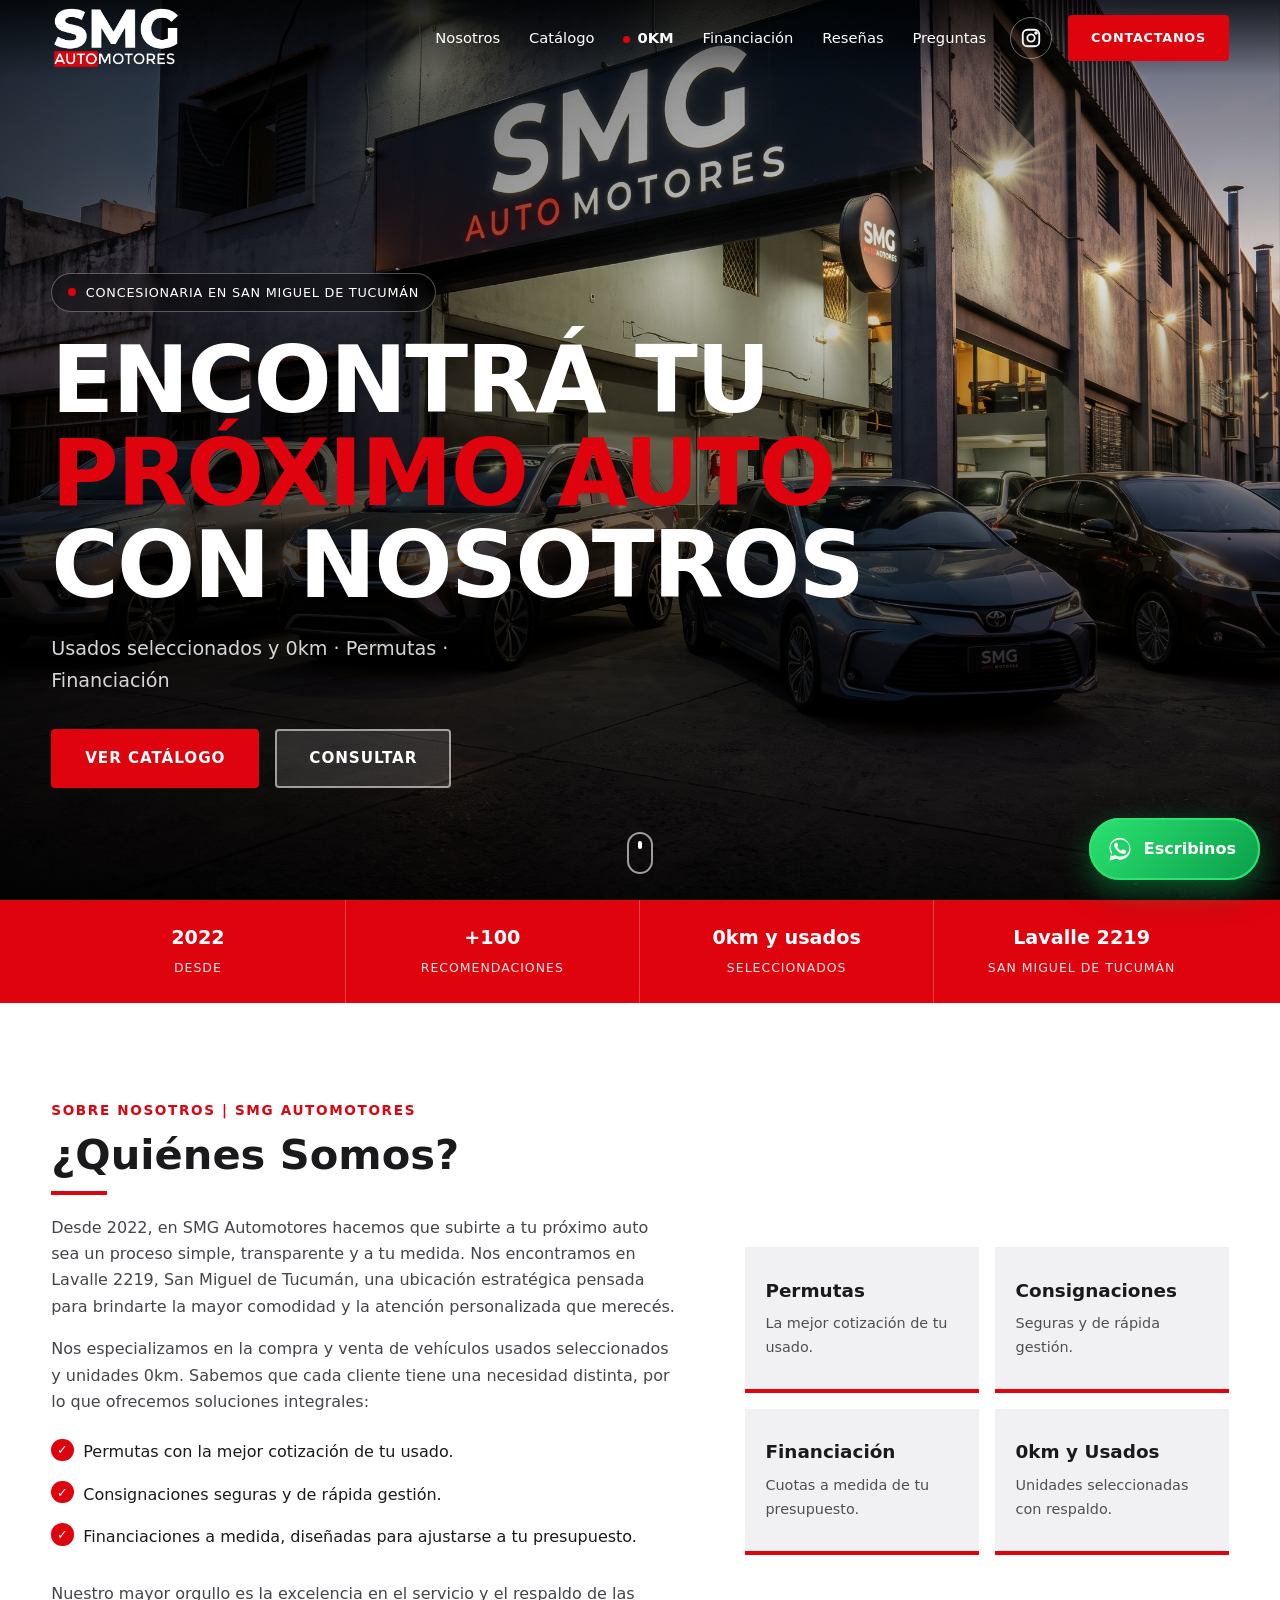
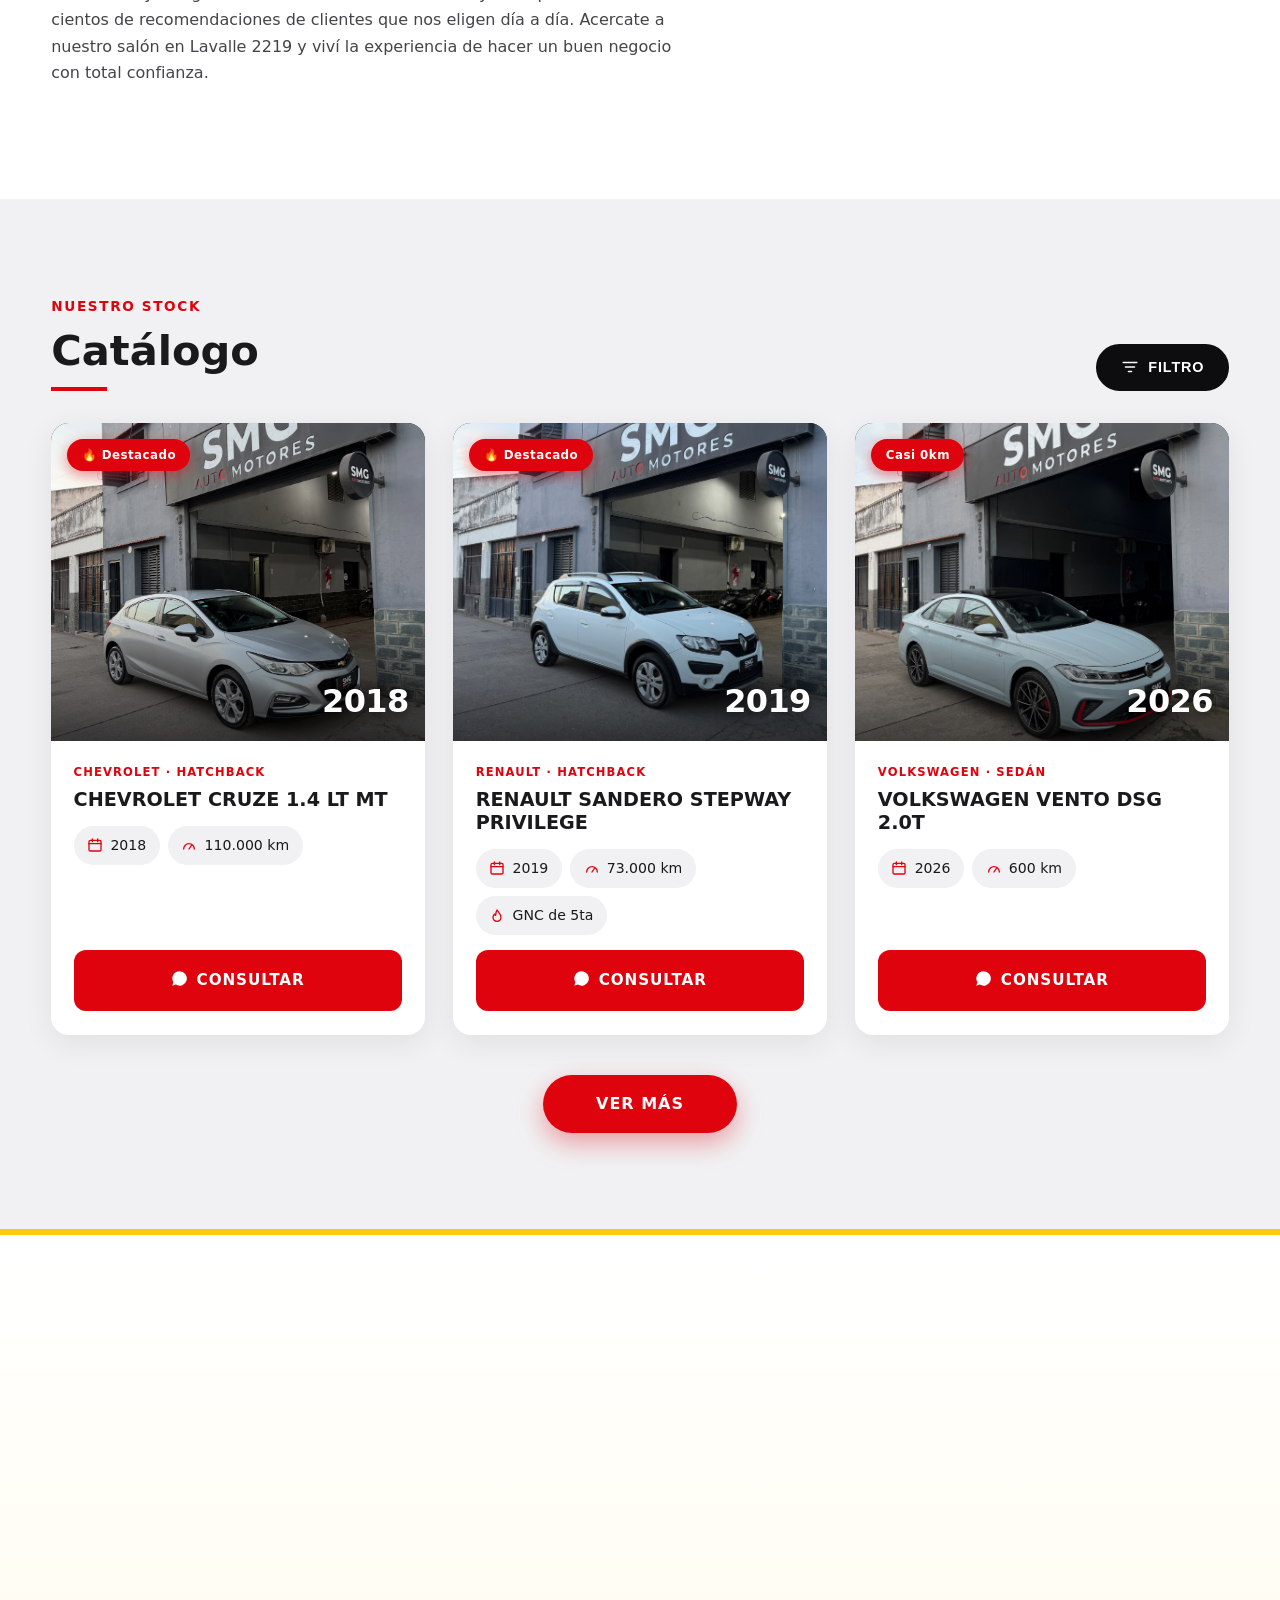
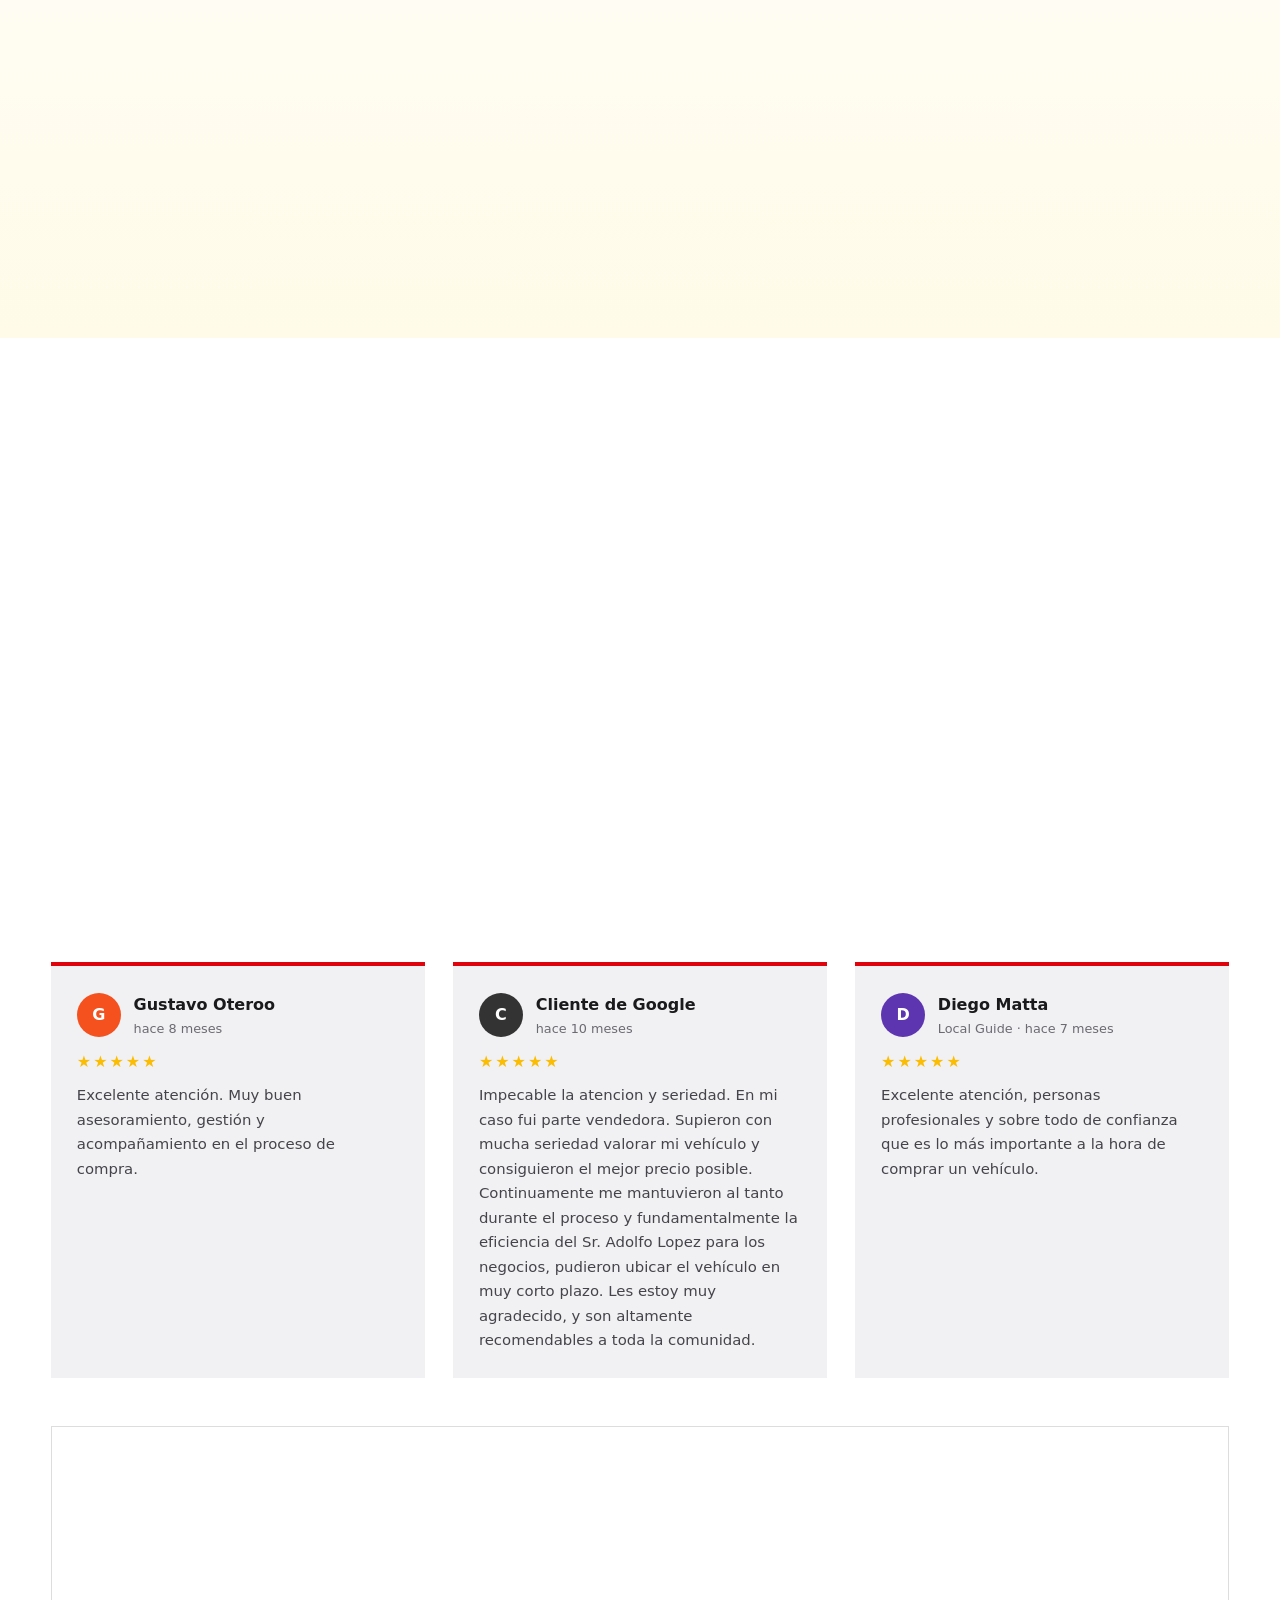
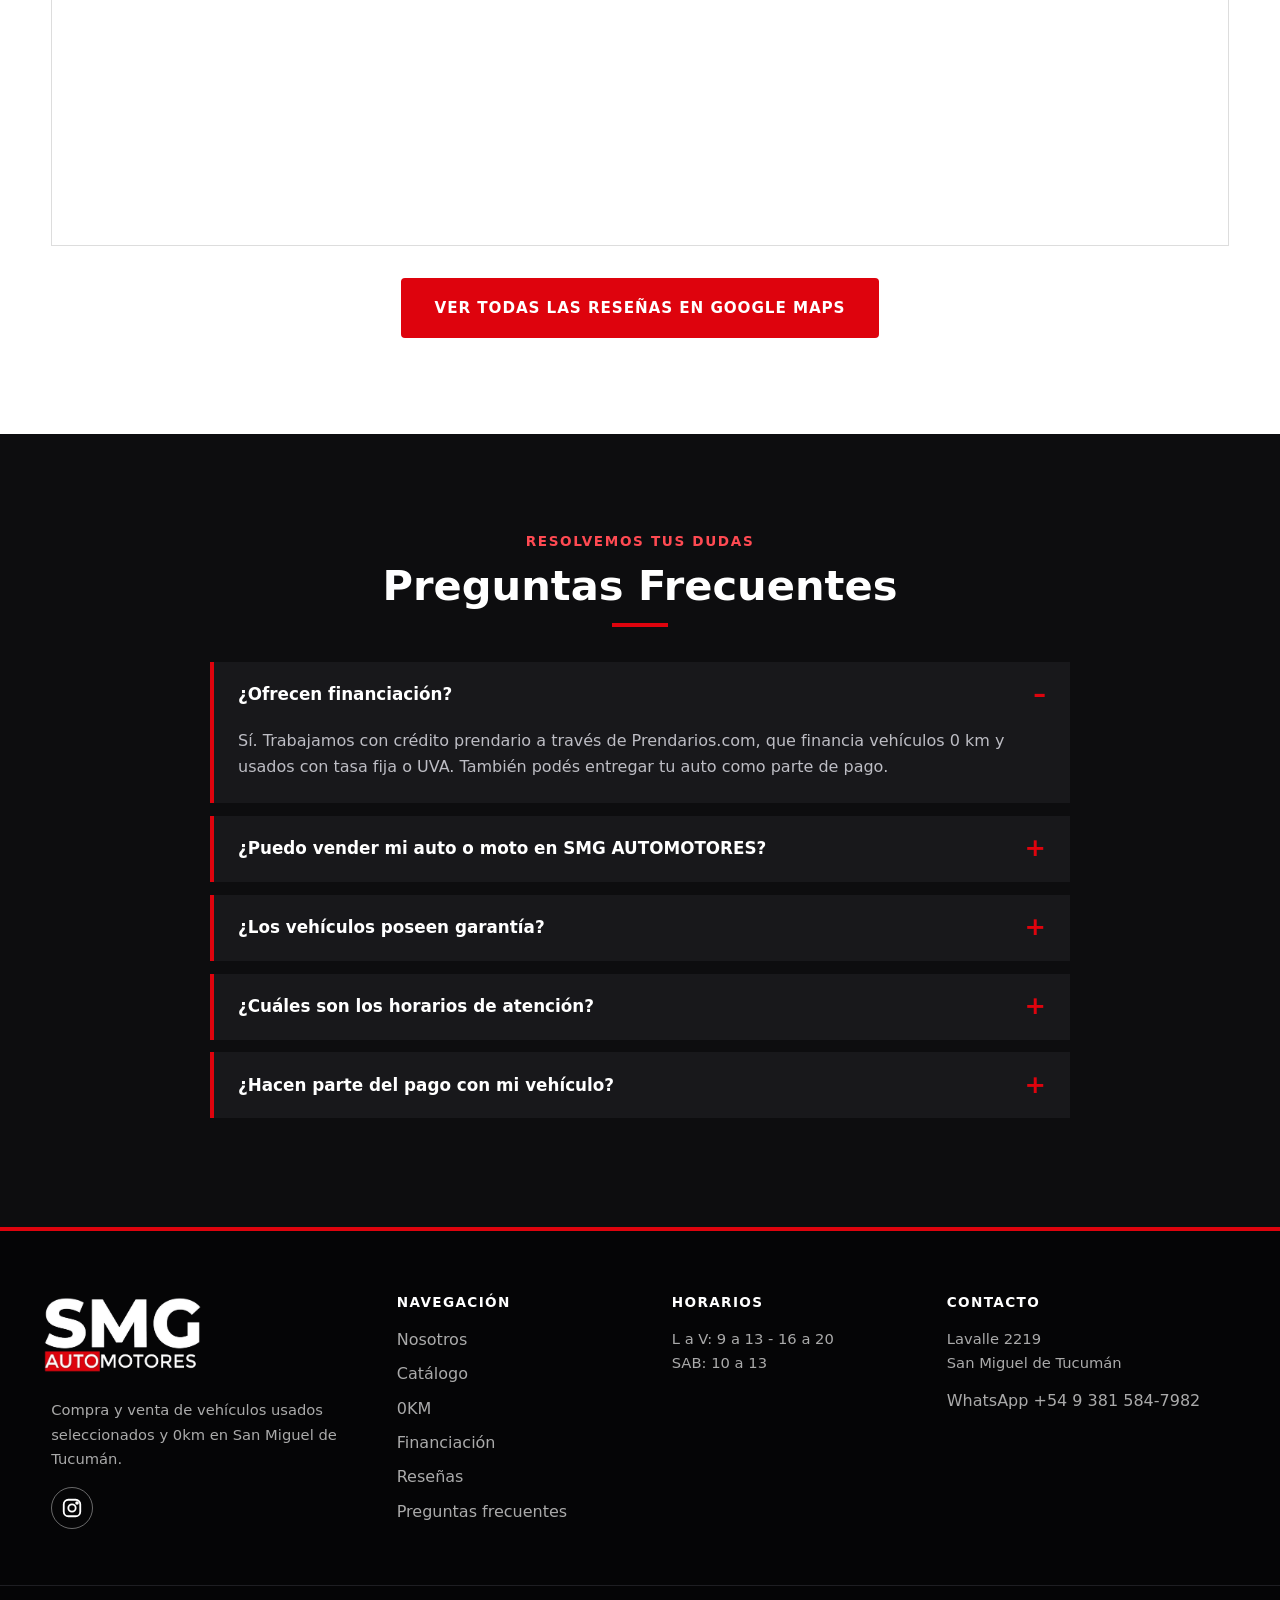
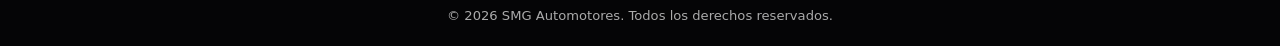
==== index.html @ 845413b9 "Sitio SMG Automotores" ====
<!DOCTYPE html>
<html lang="es">
<head>
<meta charset="UTF-8">
<meta name="viewport" content="width=device-width, initial-scale=1">
<title>SMG Automotores | Concesionaria en San Miguel de Tucumán</title>
<meta name="description" content="SMG Automotores: compra, venta, permutas, consignaciones y financiación de autos usados y 0km en Lavalle 2219, San Miguel de Tucumán.">
<link rel="preconnect" href="https://api.fontshare.com">
<link href="https://api.fontshare.com/v2/css?f[]=satoshi@300,400,500,700,900&display=swap" rel="stylesheet">
<link rel="stylesheet" href="styles.css">
</head>
<body>

<div class="loader" id="loader"><img src="LOGO.png" alt="SMG Automotores"><i class="loader__bar"></i></div>

<header class="header" id="top">
  <div class="container header__in">
    <a href="#top" class="brand"><img src="LOGO.png" alt="SMG Automotores"></a>
    <nav class="nav" id="nav">
      <a href="#nosotros">Nosotros</a>
      <a href="#catalogo">Catálogo</a>
      <a href="#" class="nav__0km" data-soon>0KM</a>
      <a href="#financiacion">Financiación</a>
      <a href="#reviews">Reseñas</a>
      <a href="#faq">Preguntas</a>
    </nav>
    <div class="header__right">
      <a class="ig" href="https://www.instagram.com/smg.automotores/" target="_blank" rel="noopener" aria-label="Instagram">
        <svg viewBox="0 0 24 24" width="22" height="22" fill="none" stroke="currentColor" stroke-width="2"><rect x="3" y="3" width="18" height="18" rx="5"/><circle cx="12" cy="12" r="4"/><circle cx="17.5" cy="6.5" r="1" fill="currentColor"/></svg>
      </a>
      <a class="btn btn--red btn--sm header__cta" href="https://wa.me/5493815847982" target="_blank" rel="noopener">Contactanos</a>
      <button class="burger" id="burger" aria-label="Menú"><span></span><span></span><span></span></button>
    </div>
  </div>
</header>

<section class="hero">
  <div class="hero__bg"></div>
  <div class="hero__overlay"></div>
  <div class="container hero__content">
    <span class="hero__pill"><i></i> Concesionaria en San Miguel de Tucumán</span>
    <h1><span class="l1">ENCONTRÁ TU</span> <span class="l2">PRÓXIMO AUTO</span> <span class="l3">CON NOSOTROS</span></h1>
    <p class="hero__sub">Usados seleccionados y 0km · Permutas · Financiación</p>
    <div class="hero__btns">
      <a href="#catalogo" class="btn btn--red">Ver catálogo</a>
      <a href="https://wa.me/5493815847982" target="_blank" rel="noopener" class="btn btn--glass">Consultar</a>
    </div>
  </div>
  <a href="#nosotros" class="scroll" aria-label="Bajar"><i></i></a>
</section>

<section class="strip">
  <div class="container strip__grid">
    <div><strong>2022</strong><span>Desde</span></div>
    <div><strong>+100</strong><span>Recomendaciones</span></div>
    <div><strong>0km y usados</strong><span>Seleccionados</span></div>
    <div><strong>Lavalle 2219</strong><span>San Miguel de Tucumán</span></div>
  </div>
</section>

<section class="about" id="nosotros">
  <div class="container about__grid">
    <div class="about__text">
      <span class="eyebrow">Sobre Nosotros | SMG Automotores</span>
      <h2>¿Quiénes Somos?<i class="line"></i></h2>
      <p>Desde 2022, en SMG Automotores hacemos que subirte a tu próximo auto sea un proceso simple, transparente y a tu medida. Nos encontramos en Lavalle 2219, San Miguel de Tucumán, una ubicación estratégica pensada para brindarte la mayor comodidad y la atención personalizada que merecés.</p>
      <p>Nos especializamos en la compra y venta de vehículos usados seleccionados y unidades 0km. Sabemos que cada cliente tiene una necesidad distinta, por lo que ofrecemos soluciones integrales:</p>
      <ul class="checks">
        <li>Permutas con la mejor cotización de tu usado.</li>
        <li>Consignaciones seguras y de rápida gestión.</li>
        <li>Financiaciones a medida, diseñadas para ajustarse a tu presupuesto.</li>
      </ul>
      <p>Nuestro mayor orgullo es la excelencia en el servicio y el respaldo de las cientos de recomendaciones de clientes que nos eligen día a día. Acercate a nuestro salón en Lavalle 2219 y viví la experiencia de hacer un buen negocio con total confianza.</p>
    </div>
    <div class="about__cards">
      <div class="card-s"><b>Permutas</b><p>La mejor cotización de tu usado.</p></div>
      <div class="card-s"><b>Consignaciones</b><p>Seguras y de rápida gestión.</p></div>
      <div class="card-s"><b>Financiación</b><p>Cuotas a medida de tu presupuesto.</p></div>
      <div class="card-s"><b>0km y Usados</b><p>Unidades seleccionadas con respaldo.</p></div>
    </div>
  </div>
</section>

<section class="catalog" id="catalogo">
  <div class="container">
    <div class="sec-head sec-head--row reveal">
      <div>
        <span class="eyebrow">Nuestro stock</span>
        <h2>Catálogo<i class="line"></i></h2>
      </div>
      <button class="filter-btn" id="filterBtn" aria-expanded="false" aria-controls="filterPanel">
        <svg viewBox="0 0 24 24" width="18" height="18" fill="none" stroke="currentColor" stroke-width="2.2" stroke-linecap="round"><path d="M3 6h18M6 12h12M10 18h4"/></svg>
        Filtro
        <em id="filterCount"></em>
      </button>
    </div>

    <div class="filter-panel" id="filterPanel">
      <div class="filter-panel__in">
        <button class="chip is-active" data-filter="all">Todos</button>
        <button class="chip" data-filter="sedan">Sedán</button>
        <button class="chip" data-filter="hatchback">Hatchback</button>
        <button class="chip" data-filter="suv">SUV</button>
        <button class="chip" data-filter="pickup">Pick-up / 4x4</button>
        <button class="chip" data-filter="utilitario">Utilitarios</button>
      </div>
    </div>

    <div class="grid grid--cars" id="cars">
      <article class="car reveal" data-cat="hatchback">
        <div class="car__img">
          <img src="CATALOGO/cat1.jpg" alt="Chevrolet Cruze 1.4 LT MT" loading="lazy">
          <span class="tag">🔥 Destacado</span>
          <span class="year">2018</span>
        </div>
        <div class="car__body">
          <small class="car__type">Chevrolet · Hatchback</small>
          <h3>CHEVROLET CRUZE 1.4 LT MT</h3>
          <ul class="chips">
            <li><svg viewBox="0 0 24 24"><rect x="3" y="5" width="18" height="16" rx="2"/><path d="M3 10h18M8 3v4M16 3v4"/></svg>2018</li>
            <li><svg viewBox="0 0 24 24"><path d="M4 18a8 8 0 1116 0"/><path d="M12 18l4-6"/></svg>110.000 km</li>
          </ul>
          <a class="btn btn--red btn--block btn--wa" target="_blank" rel="noopener" href="https://wa.me/5493815847982?text=Hola%20SMG%20Automotores%2C%20quiero%20consultar%20por%20el%20Chevrolet%20Cruze%201.4%20LT%20MT">Consultar</a>
        </div>
      </article>

      <article class="car reveal" data-cat="hatchback">
        <div class="car__img">
          <img src="CATALOGO/cat2.jpg" alt="Renault Sandero Stepway Privilege" loading="lazy">
          <span class="tag">🔥 Destacado</span>
          <span class="year">2019</span>
        </div>
        <div class="car__body">
          <small class="car__type">Renault · Hatchback</small>
          <h3>RENAULT SANDERO STEPWAY PRIVILEGE</h3>
          <ul class="chips">
            <li><svg viewBox="0 0 24 24"><rect x="3" y="5" width="18" height="16" rx="2"/><path d="M3 10h18M8 3v4M16 3v4"/></svg>2019</li>
            <li><svg viewBox="0 0 24 24"><path d="M4 18a8 8 0 1116 0"/><path d="M12 18l4-6"/></svg>73.000 km</li>
            <li><svg viewBox="0 0 24 24"><path d="M12 3c3 4 6 6.500 6 11a6 6 0 01-12 0c0-2 1-3.500 2-5 .5 1.500 1.500 2 2 2 0-3 0-5 2-8z"/></svg>GNC de 5ta</li>
          </ul>
          <a class="btn btn--red btn--block btn--wa" target="_blank" rel="noopener" href="https://wa.me/5493815847982?text=Hola%20SMG%20Automotores%2C%20quiero%20consultar%20por%20el%20Renault%20Sandero%20Stepway%20Privilege">Consultar</a>
        </div>
      </article>

      <article class="car reveal" data-cat="sedan">
        <div class="car__img">
          <img src="CATALOGO/cat3.jpeg" alt="Volkswagen Vento DSG 2.0T" loading="lazy">
          <span class="tag">Casi 0km</span>
          <span class="year">2026</span>
        </div>
        <div class="car__body">
          <small class="car__type">Volkswagen · Sedán</small>
          <h3>VOLKSWAGEN VENTO DSG 2.0T</h3>
          <ul class="chips">
            <li><svg viewBox="0 0 24 24"><rect x="3" y="5" width="18" height="16" rx="2"/><path d="M3 10h18M8 3v4M16 3v4"/></svg>2026</li>
            <li><svg viewBox="0 0 24 24"><path d="M4 18a8 8 0 1116 0"/><path d="M12 18l4-6"/></svg>600 km</li>
          </ul>
          <a class="btn btn--red btn--block btn--wa" target="_blank" rel="noopener" href="https://wa.me/5493815847982?text=Hola%20SMG%20Automotores%2C%20quiero%20consultar%20por%20el%20Volkswagen%20Vento%20DSG%202.0T">Consultar</a>
        </div>
      </article>
    </div>
    <div class="more"><button class="btn btn--red btn--more" id="moreBtn">Ver más</button></div>
    <p class="empty" id="empty">No hay unidades en esta categoría por el momento. <a href="https://wa.me/5493815847982" target="_blank" rel="noopener">Consultanos por WhatsApp</a>.</p>
  </div>
</section>

<section class="finance" id="financiacion">
  <div class="container finance__grid">
    <div class="finance__img"><img src="BANNER PRENDARIOS.jpg" alt="Prendarios.com - Financiamos usados y 0km" loading="lazy"></div>
    <div class="finance__text">
      <img class="finance__logo" src="LOGO PRENDARIOS.png" alt="Prendarios.com">
      <span class="eyebrow eyebrow--green">Financiación a tu medida</span>
      <h2>Financiá tu próximo vehículo en simples pasos<i class="line line--green"></i></h2>
      <p>Trabajamos junto a Prendarios.com para ofrecerte las mejores líneas de créditos prendarios del mercado. Simulá tu préstamo online para unidades 0km o usadas y descubrí la cuota que mejor se adapta a tu bolsillo, con gestión rápida y respaldo bancario.</p>
      <a class="btn btn--green" href="https://www.prendarios.com" target="_blank" rel="noopener">Consultar</a>
    </div>
  </div>
</section>

<section class="reviews" id="reviews">
  <div class="container">
    <div class="sec-head sec-head--center">
      <span class="eyebrow">Opiniones en Google</span>
      <h2>Lo que dicen nuestros clientes<i class="line"></i></h2>
    </div>
    <div class="grid grid--rev">
      <blockquote class="rev"><div class="rev__top"><span class="av" style="background:#f06a0a">O</span><div><b>oscar vega gonzalez</b><small>hace 2 meses</small></div></div><div class="stars">★★★★★</div><p>Una calidad muy buena del vehículo adquirido a la empresa, con una atención realmente excelente, nos asesoraron con los mucha paciencia y estuvieron pendiente en cada detalle para q todo saliera de la mejor manera. Nos llevamos no solo un auto sino una gran experiencia. (Sin duda volveríamos a elegirlos y a recomendarlos) Simplemente gracias.</p></blockquote>
      <blockquote class="rev"><div class="rev__top"><span class="av" style="background:#0f8a78">A</span><div><b>Alejandro David Martin Morales</b><small>hace 7 meses</small></div></div><div class="stars">★★★★★</div><p>Santiago, Adolfo, y su grupo un verdadero lujo!. Así da gusto hacer negocio!, muy serios y responsables. Gracias por la experiencia recibida!</p></blockquote>
      <blockquote class="rev"><div class="rev__top"><span class="av" style="background:#c2185b">A</span><div><b>Alejandra Olmos</b><small>hace un año</small></div></div><div class="stars">★★★★★</div><p>Muy recomendable .. y confiable estoy muy satisfecha xq fueron de palabra .. muy amable el trato de los empleados .. !</p></blockquote>
      <blockquote class="rev"><div class="rev__top"><span class="av" style="background:#f4511e">G</span><div><b>Gustavo Oteroo</b><small>hace 8 meses</small></div></div><div class="stars">★★★★★</div><p>Excelente atención. Muy buen asesoramiento, gestión y acompañamiento en el proceso de compra.</p></blockquote>
      <blockquote class="rev"><div class="rev__top"><span class="av" style="background:#333">C</span><div><b>Cliente de Google</b><small>hace 10 meses</small></div></div><div class="stars">★★★★★</div><p>Impecable la atencion y seriedad. En mi caso fui parte vendedora. Supieron con mucha seriedad valorar mi vehículo y consiguieron el mejor precio posible. Continuamente me mantuvieron al tanto durante el proceso y fundamentalmente la eficiencia del Sr. Adolfo Lopez para los negocios, pudieron ubicar el vehículo en muy corto plazo. Les estoy muy agradecido, y son altamente recomendables a toda la comunidad.</p></blockquote>
      <blockquote class="rev"><div class="rev__top"><span class="av" style="background:#5e35b1">D</span><div><b>Diego Matta</b><small>Local Guide · hace 7 meses</small></div></div><div class="stars">★★★★★</div><p>Excelente atención, personas profesionales y sobre todo de confianza que es lo más importante a la hora de comprar un vehículo.</p></blockquote>
    </div>
    <div class="map">
      <iframe title="SMG Automotores en Google Maps" loading="lazy" referrerpolicy="no-referrer-when-downgrade" src="https://www.google.com/maps?q=SMG+Automotores+Lavalle+2219+San+Miguel+de+Tucum%C3%A1n&output=embed"></iframe>
    </div>
    <div class="center"><a class="btn btn--red" href="https://maps.app.goo.gl/8EAmbVWKZqyZtVh58" target="_blank" rel="noopener">Ver todas las reseñas en Google Maps</a></div>
  </div>
</section>

<section class="faq" id="faq">
  <div class="container faq__in">
    <div class="sec-head sec-head--center">
      <span class="eyebrow eyebrow--light">Resolvemos tus dudas</span>
      <h2>Preguntas Frecuentes<i class="line"></i></h2>
    </div>
    <details class="qa" open><summary>¿Ofrecen financiación?</summary><p>Sí. Trabajamos con crédito prendario a través de Prendarios.com, que financia vehículos 0 km y usados con tasa fija o UVA. También podés entregar tu auto como parte de pago.</p></details>
    <details class="qa"><summary>¿Puedo vender mi auto o moto en SMG AUTOMOTORES?</summary><p>¡Sí! Compramos autos y motos usados. Te tasamos el vehículo de forma profesional y transparente para que recibas el mejor precio del mercado.</p></details>
    <details class="qa"><summary>¿Los vehículos poseen garantía?</summary><p>Sí. Todos los vehículos de nuestro catálogo son seleccionados con garantía de procedencia. Nos aseguramos de que cada unidad esté en óptimas condiciones antes de ofrecerla.</p></details>
    <details class="qa"><summary>¿Cuáles son los horarios de atención?</summary><p>Atendemos de lunes a viernes de 9 a 13 y de 16 a 20, y los sábados de 10 a 13. También podés contactarnos por WhatsApp en cualquier momento.</p></details>
    <details class="qa"><summary>¿Hacen parte del pago con mi vehículo?</summary><p>Sí. Aceptamos tu vehículo como parte de pago, sujeto a tasación previa. Consultanos el valor de tu auto o moto por WhatsApp y te respondemos a la brevedad.</p></details>
  </div>
</section>

<footer class="footer">
  <div class="container footer__grid">
    <div>
      <img class="footer__logo" src="LOGO.png" alt="SMG Automotores">
      <p>Compra y venta de vehículos usados seleccionados y 0km en San Miguel de Tucumán.</p>
      <a class="ig ig--footer" href="https://www.instagram.com/smg.automotores/" target="_blank" rel="noopener" aria-label="Instagram">
        <svg viewBox="0 0 24 24" width="22" height="22" fill="none" stroke="currentColor" stroke-width="2"><rect x="3" y="3" width="18" height="18" rx="5"/><circle cx="12" cy="12" r="4"/><circle cx="17.5" cy="6.5" r="1" fill="currentColor"/></svg>
      </a>
    </div>
    <div>
      <h4>Navegación</h4>
      <a href="#nosotros">Nosotros</a><a href="#catalogo">Catálogo</a><a href="#" data-soon>0KM</a><a href="#financiacion">Financiación</a><a href="#reviews">Reseñas</a><a href="#faq">Preguntas frecuentes</a>
    </div>
    <div>
      <h4>Horarios</h4>
      <p>L a V: 9 a 13 - 16 a 20<br>SAB: 10 a 13</p>
    </div>
    <div>
      <h4>Contacto</h4>
      <p>Lavalle 2219<br>San Miguel de Tucumán</p>
      <a href="https://wa.me/5493815847982" target="_blank" rel="noopener">WhatsApp +54 9 381 584-7982</a>
    </div>
  </div>
  <div class="footer__copy"><div class="container">© 2026 SMG Automotores. Todos los derechos reservados.</div></div>
</footer>

<a class="wa-float" href="https://wa.me/5493815847982" target="_blank" rel="noopener" aria-label="Escribinos por WhatsApp">
  <span class="wa-float__ring"></span>
  <svg viewBox="0 0 32 32" width="28" height="28" fill="#fff"><path d="M16 3C9.4 3 4 8.3 4 14.9c0 2.3.7 4.5 1.9 6.3L4 29l8-2.1c1.7.9 3.9 1.4 4 1.4 6.6 0 12-5.3 12-11.9S22.600 3 16 3zm0 21.700c-1.900 0-3.700-.5-5.200-1.500l-.4-.2-4.700 1.200 1.300-4.600-.3-.5c-1-1.600-1.500-3.400-1.500-5.200C5.200 9.600 10 5.200 16 5.200s10.800 4.400 10.800 9.900S22 24.700 16 24.700zm5.900-7.400c-.3-.2-1.900-.9-2.200-1-.3-.1-.5-.2-.7.2-.2.300-.8 1-1 1.200-.2.200-.4.200-.7.100-.3-.2-1.400-.5-2.600-1.600-1-.9-1.600-1.900-1.800-2.200-.2-.3 0-.5.100-.7l.5-.6c.2-.2.200-.3.300-.5.100-.2.100-.4 0-.6-.1-.2-.7-1.700-1-2.300-.3-.6-.5-.5-.7-.5h-.6c-.2 0-.6.100-.9.400-.3.300-1.200 1.100-1.200 2.800s1.200 3.200 1.400 3.500c.2.200 2.400 3.700 5.800 5.100 3.400 1.400 3.400.9 4 .9.6-.1 1.900-.8 2.200-1.500.3-.7.300-1.400.2-1.500-.1-.2-.3-.2-.6-.4z"/></svg>
  <span class="wa-float__txt">Escribinos</span>
</a>

<div class="toast" id="toast">Sección 0KM · Próximamente</div>

<script>
  /* Loader */
  const hideLoader=()=>document.getElementById('loader').classList.add('done');
  window.addEventListener('load',()=>setTimeout(hideLoader,1300));
  setTimeout(hideLoader,4000);

  /* Menú móvil */
  const b=document.getElementById('burger'),n=document.getElementById('nav');
  b.addEventListener('click',()=>{n.classList.toggle('open');b.classList.toggle('on')});
  n.querySelectorAll('a').forEach(a=>a.addEventListener('click',()=>{n.classList.remove('open');b.classList.remove('on')}));

  /* Header al hacer scroll */
  const hd=document.querySelector('.header');
  const onScroll=()=>hd.classList.toggle('scrolled',scrollY>30);
  onScroll();addEventListener('scroll',onScroll,{passive:true});

  /* 0KM (pendiente) */
  const toast=document.getElementById('toast');let tt;
  document.querySelectorAll('[data-soon]').forEach(a=>a.addEventListener('click',e=>{
    e.preventDefault();toast.classList.add('show');clearTimeout(tt);tt=setTimeout(()=>toast.classList.remove('show'),2200);
  }));

  /* Filtro de catálogo */
  const fb=document.getElementById('filterBtn'),fp=document.getElementById('filterPanel'),fc=document.getElementById('filterCount');
  fb.addEventListener('click',()=>{const o=fp.classList.toggle('open');fb.classList.toggle('on',o);fb.setAttribute('aria-expanded',o)});
  const cars=[...document.querySelectorAll('#cars .car')],empty=document.getElementById('empty'),moreBtn=document.getElementById('moreBtn');
  const STEP=6;let shown=STEP,curF='all';
  function render(anim){
    let v=0,m=0;
    cars.forEach(car=>{
      const match=curF==='all'||car.dataset.cat===curF;
      let show=false;
      if(match){m++;if(v<shown){show=true;v++}}
      const was=!car.classList.contains('hide');
      car.classList.toggle('hide',!show);
      if(show&&(anim||!was)){car.classList.remove('in');void car.offsetWidth;car.classList.add('in')}
    });
    empty.classList.toggle('show',m===0);
    return m>v;
  }
  /* Ver más: muestra las siguientes unidades del catálogo */
  moreBtn.addEventListener('click',()=>{
    if(render(false)){shown+=STEP;render(false)}
    else{toast.textContent='Pronto sumaremos más unidades';toast.classList.add('show');clearTimeout(tt);tt=setTimeout(()=>toast.classList.remove('show'),2200)}
  });
  fp.querySelectorAll('.chip').forEach(c=>c.addEventListener('click',()=>{
    fp.querySelectorAll('.chip').forEach(x=>x.classList.remove('is-active'));c.classList.add('is-active');
    curF=c.dataset.filter;shown=STEP;render(true);
    fc.textContent=curF==='all'?'':'1';fb.classList.toggle('has',curF!=='all');
  }));
  render(false);
  /* Animaciones al hacer scroll */
  const io=new IntersectionObserver(es=>es.forEach(e=>{if(e.isIntersecting){e.target.classList.add('in');io.unobserve(e.target)}}),{threshold:.12});
  document.querySelectorAll('.about__text,.card-s,.finance__img,.finance__text,.rev,.qa,.map,.sec-head:not(.reveal)').forEach(e=>e.classList.add('reveal'));
  document.querySelectorAll('.reveal').forEach((el,i)=>{el.style.transitionDelay=(i%3)*90+'ms';io.observe(el)});
</script>
</body>
</html>
---- styles.css ----
:root{--red:#DE030D;--red-d:#b5020a;--black:#0d0d0f;--ink:#1a1a1d;--grey:#f1f1f3;--muted:#6b6b72;--white:#fff;
--g1:#0a5a3c;--g2:#0e7a4f;--y:#ffc90e}
*{box-sizing:border-box;margin:0;padding:0}
html{scroll-behavior:smooth;scroll-padding-top:80px}
body{font-family:'Satoshi',system-ui,sans-serif;color:var(--ink);background:var(--white);line-height:1.65;font-size:16px}
img{max-width:100%;display:block}
a{text-decoration:none;color:inherit}
.container{width:min(1180px,92%);margin:0 auto}
h1,h2,h3,h4{line-height:1.15;font-weight:900}
h2{font-size:clamp(1.8rem,3.4vw,2.6rem);margin-bottom:1.2rem}
.line{display:block;width:56px;height:4px;background:var(--red);margin-top:.8rem}
.sec-head--center .line{margin-inline:auto}
.sec-head--center{text-align:center}
.sec-head{margin-bottom:2.2rem}
.eyebrow{display:block;color:var(--red);font-weight:700;font-size:.85rem;letter-spacing:.12em;text-transform:uppercase;margin-bottom:.6rem}
.eyebrow--light{color:#ff4a52}

/* buttons */
.btn{display:inline-block;padding:.95rem 2rem;font-weight:700;font-size:.95rem;letter-spacing:.06em;text-transform:uppercase;border:2px solid transparent;border-radius:4px;cursor:pointer;transition:.25s;text-align:center;font-family:inherit}
.btn--red{background:var(--red);color:#fff}
.btn--red:hover{background:var(--red-d);transform:translateY(-2px)}
.btn--outline{border-color:#fff;color:#fff}
.btn--outline:hover{background:#fff;color:var(--black)}
.btn--dark{background:var(--black);color:#fff}
.btn--sm{padding:.65rem 1.3rem;font-size:.8rem}
.btn--block{display:block;width:100%}
.btn--green{background:var(--g1);color:var(--y)}
.btn--green:hover{background:var(--g2);transform:translateY(-2px)}

/* about */
.about{padding:6rem 0;background:var(--white)}
.about__grid{display:grid;grid-template-columns:1.3fr 1fr;gap:4rem;align-items:center}
.about p{color:#44444a;margin-bottom:1rem}
.checks{list-style:none;margin:1rem 0 1.4rem}
.checks li{position:relative;padding:.5rem 0 .5rem 2rem;font-weight:500}
.checks li::before{content:"✓";position:absolute;left:0;top:.45rem;width:1.4rem;height:1.4rem;border-radius:50%;background:var(--red);color:#fff;font-size:.8rem;display:grid;place-items:center}
.about__cards{display:grid;grid-template-columns:1fr 1fr;gap:1rem}
.card-s{background:var(--grey);padding:1.8rem 1.3rem;border-bottom:4px solid var(--red);transition:.25s}
.card-s:hover{background:var(--black);color:#fff;transform:translateY(-4px)}
.card-s b{display:block;font-size:1.15rem;margin-bottom:.4rem}
.card-s p{margin:0;font-size:.9rem;color:inherit;opacity:.75}

/* finance (green/white/yellow) */
.finance{padding:6rem 0;background:linear-gradient(180deg,#fff 0%,#fffbe8 100%);border-top:6px solid var(--y)}
.finance__grid{display:grid;grid-template-columns:.8fr 1.2fr;gap:4rem;align-items:center}
.finance__img img{border-radius:12px;box-shadow:0 20px 50px rgba(10,90,60,.25);border:5px solid var(--g1)}
.finance__logo{height:110px;width:auto;margin:-20px 0 .5rem -18px}
.eyebrow--green{color:var(--g2)}
.finance h2{color:var(--g1)}
.line--green{background:var(--y)}
.finance p{color:#37443d;margin-bottom:1.8rem;font-size:1.05rem}

/* reviews */
.reviews{padding:6rem 0;background:#fff}
.grid--rev{grid-template-columns:repeat(3,1fr);margin-bottom:3rem}
.rev{background:var(--grey);padding:1.6rem;border-top:4px solid var(--red)}
.rev__top{display:flex;align-items:center;gap:.8rem;margin-bottom:.6rem}
.rev__top small{display:block;color:var(--muted);font-size:.8rem}
.av{width:44px;height:44px;border-radius:50%;display:grid;place-items:center;color:#fff;font-weight:700;flex:none}
.stars{color:#fbbc04;letter-spacing:2px;margin-bottom:.5rem}
.rev p{font-size:.93rem;color:#44444a}
.map{height:420px;margin-bottom:2rem;border:1px solid #ddd}
.map iframe{width:100%;height:100%;border:0;filter:grayscale(.2)}
.center{text-align:center}

/* faq */
.faq{padding:6rem 0;background:var(--black);color:#fff}
.faq__in{max-width:860px}
.qa{background:#18181b;margin-bottom:.8rem;border-left:4px solid var(--red)}
.qa summary{cursor:pointer;padding:1.2rem 1.5rem;font-weight:700;font-size:1.05rem;list-style:none;display:flex;justify-content:space-between;gap:1rem}
.qa summary::-webkit-details-marker{display:none}
.qa summary::after{content:"+";color:var(--red);font-size:1.6rem;line-height:1}
.qa[open] summary::after{content:"–"}
.qa p{padding:0 1.5rem 1.4rem;color:#bdbdc4}


/* ===== Loader ===== */
.loader{position:fixed;inset:0;z-index:999;background:#000;display:grid;place-content:center;justify-items:center;gap:1.2rem;transition:opacity .7s ease,visibility .7s ease}
.loader.done{opacity:0;visibility:hidden}
.loader img{width:min(300px,64vw);animation:logoIn 1s cubic-bezier(.2,.8,.2,1) both,pulse 1.8s ease-in-out 1s infinite}
.loader__bar{width:min(180px,45vw);height:3px;background:#222;border-radius:3px;overflow:hidden;position:relative}
.loader__bar::after{content:"";position:absolute;inset:0;width:40%;background:var(--red);animation:load 1.1s ease-in-out infinite}
@keyframes logoIn{from{opacity:0;transform:scale(.8) translateY(10px);filter:blur(8px)}to{opacity:1;transform:none;filter:none}}
@keyframes pulse{50%{transform:scale(1.04)}}
@keyframes load{from{transform:translateX(-100%)}to{transform:translateX(260%)}}

/* ===== Header ===== */
.header{position:fixed;inset:0 0 auto 0;z-index:50;background:linear-gradient(180deg,rgba(0,0,0,.7),transparent);transition:.35s}
.header.scrolled{background:rgba(10,10,12,.94);backdrop-filter:blur(10px);box-shadow:0 2px 0 var(--red)}
.header__in{display:flex;align-items:center;justify-content:space-between;height:76px;gap:1.5rem}
.brand img{height:88px;width:auto;margin:-6px 0;transition:.3s}
.nav{display:flex;gap:1.8rem;margin-left:auto}
.nav a{color:#fff;font-weight:500;font-size:.92rem;transition:.2s;position:relative;padding:.3rem 0}
.nav a::after{content:"";position:absolute;left:0;bottom:0;height:2px;width:0;background:var(--red);transition:.3s}
.nav a:hover::after{width:100%}
.nav__0km{font-weight:700!important}
.nav__0km::before{content:"";display:inline-block;width:7px;height:7px;border-radius:50%;background:var(--red);margin-right:.45rem;animation:blink 1.4s infinite}
@keyframes blink{50%{opacity:.25}}
.header__right{display:flex;align-items:center;gap:1rem}
.ig{color:#fff;display:grid;place-items:center;width:42px;height:42px;border-radius:50%;border:1.5px solid rgba(255,255,255,.4);transition:.3s}
.ig:hover{background:linear-gradient(45deg,#f9ce34,#ee2a7b,#6228d7);border-color:transparent;transform:rotate(-8deg) scale(1.08)}
.burger{display:none;background:none;border:0;cursor:pointer;flex-direction:column;gap:5px;padding:6px}
.burger span{width:26px;height:3px;background:#fff;display:block;transition:.3s;border-radius:2px}
.burger.on span:nth-child(1){transform:translateY(8px) rotate(45deg)}
.burger.on span:nth-child(2){opacity:0}
.burger.on span:nth-child(3){transform:translateY(-8px) rotate(-45deg)}

/* ===== Hero ===== */
.hero{position:relative;min-height:100vh;min-height:100svh;display:flex;flex-direction:column;justify-content:flex-end;color:#fff;overflow:hidden;background:#000}
.hero__bg{position:absolute;inset:0;background:url('BANNER.jpg') 55% center/cover no-repeat;animation:kb 20s ease-out both;transform-origin:60% 40%}
@keyframes kb{from{transform:scale(1.12)}to{transform:scale(1)}}
.hero__overlay{position:absolute;inset:0;background:linear-gradient(0deg,rgba(0,0,0,.92) 0%,rgba(0,0,0,.6) 35%,rgba(0,0,0,.1) 70%,rgba(0,0,0,.45) 100%),linear-gradient(90deg,rgba(0,0,0,.6),transparent 65%)}
.hero__content{position:relative;padding-bottom:7rem;display:flex;flex-direction:column;align-items:flex-start}
.hero__pill{display:inline-flex;align-items:center;gap:.6rem;font-size:.8rem;font-weight:500;letter-spacing:.06em;text-transform:uppercase;padding:.5rem 1rem;border:1px solid rgba(255,255,255,.3);border-radius:50px;backdrop-filter:blur(6px);background:rgba(0,0,0,.35);margin-bottom:1.4rem}
.hero__pill i{width:8px;height:8px;border-radius:50%;background:var(--red);box-shadow:0 0 0 0 rgba(222,3,13,.7);animation:ring 1.8s infinite}
@keyframes ring{to{box-shadow:0 0 0 10px rgba(222,3,13,0)}}
.hero h1{font-size:clamp(2.6rem,7.2vw,5.8rem);font-weight:900;line-height:1;letter-spacing:-.02em;margin-bottom:1.4rem;max-width:900px}
.hero h1 span{display:block}
.hero h1 .l2{color:var(--red)}
.hero__sub{font-size:clamp(1rem,1.6vw,1.2rem);color:#d6d6da;margin-bottom:2rem;max-width:520px}
.hero__btns{display:flex;gap:1rem;flex-wrap:wrap}
.btn--glass{background:rgba(255,255,255,.12);border-color:rgba(255,255,255,.55);color:#fff;backdrop-filter:blur(8px)}
.btn--glass:hover{background:#fff;color:var(--black)}
.hero__pill,.hero h1 span,.hero__sub,.hero__btns{opacity:0;transform:translateY(28px);animation:up .9s cubic-bezier(.2,.8,.2,1) forwards}
.hero__pill{animation-delay:1.5s}.hero h1 .l1{animation-delay:1.65s}.hero h1 .l2{animation-delay:1.8s}.hero h1 .l3{animation-delay:1.95s}.hero__sub{animation-delay:2.1s}.hero__btns{animation-delay:2.25s}
@keyframes up{to{opacity:1;transform:none}}
.scroll{position:absolute;left:50%;bottom:1.6rem;width:26px;height:42px;border:2px solid rgba(255,255,255,.6);border-radius:20px;transform:translateX(-50%)}
.scroll i{position:absolute;left:50%;top:7px;width:4px;height:8px;margin-left:-2px;background:#fff;border-radius:3px;animation:wheel 1.6s infinite}
@keyframes wheel{to{transform:translateY(14px);opacity:0}}

/* strip (datos debajo del banner) */
.strip{background:var(--red);color:#fff}
.strip__grid{display:grid;grid-template-columns:repeat(4,1fr)}
.strip__grid div{padding:1.4rem 1rem;text-align:center;border-right:1px solid rgba(255,255,255,.25)}
.strip__grid div:last-child{border:0}
.strip__grid strong{display:block;font-size:1.2rem;font-weight:900}
.strip__grid span{font-size:.78rem;opacity:.9;text-transform:uppercase;letter-spacing:.08em}

/* ===== Reveal ===== */
.reveal{opacity:0;transform:translateY(34px);transition:opacity .8s ease,transform .8s cubic-bezier(.2,.8,.2,1)}
.reveal.in{opacity:1;transform:none}

/* ===== Catálogo ===== */
.catalog{padding:6rem 0;background:var(--grey)}
.sec-head--row{display:flex;justify-content:space-between;align-items:flex-end;gap:1rem;flex-wrap:wrap;margin-bottom:1.5rem}
.sec-head--row h2{margin-bottom:0}
.filter-btn{display:inline-flex;align-items:center;gap:.6rem;background:var(--black);color:#fff;border:2px solid var(--black);padding:.8rem 1.4rem;border-radius:50px;font:700 .9rem 'Satoshi',sans-serif;letter-spacing:.06em;text-transform:uppercase;cursor:pointer;transition:.25s}
.filter-btn:hover,.filter-btn.on{background:var(--red);border-color:var(--red)}
.filter-btn em{font-style:normal;background:var(--red);color:#fff;border-radius:50%;width:20px;height:20px;display:none;place-items:center;font-size:.72rem}
.filter-btn.has em{display:grid}.filter-btn.has.on em,.filter-btn.has:hover em{background:#fff;color:var(--red)}
.filter-panel{max-height:0;overflow:hidden;transition:max-height .4s ease,margin .4s}
.filter-panel.open{max-height:260px;margin-bottom:1.6rem}
.filter-panel__in{display:flex;flex-wrap:wrap;gap:.6rem;background:#fff;padding:1.1rem;border-radius:14px;box-shadow:0 6px 24px rgba(0,0,0,.06)}
.chip{background:var(--grey);border:2px solid transparent;color:var(--ink);padding:.6rem 1.15rem;border-radius:50px;font:500 .9rem 'Satoshi',sans-serif;cursor:pointer;transition:.2s}
.chip:hover{border-color:var(--red)}
.chip.is-active{background:var(--red);color:#fff;font-weight:700}
.grid--cars{margin-top:.5rem}
.car{background:#fff;border-radius:18px;overflow:hidden;box-shadow:0 8px 30px rgba(0,0,0,.07);transition:transform .35s,box-shadow .35s;display:flex;flex-direction:column}
.car.hide{display:none}
.car:hover{transform:translateY(-8px)!important;box-shadow:0 22px 50px rgba(0,0,0,.18)}
.car__img{position:relative;aspect-ratio:4/3.4;overflow:hidden;background:#222}
.car__img::after{content:"";position:absolute;inset:auto 0 0 0;height:45%;background:linear-gradient(0deg,rgba(0,0,0,.65),transparent)}
.car__img img{width:100%;height:100%;object-fit:cover;object-position:center 70%;transition:transform .7s}
.car:hover .car__img img{transform:scale(1.08)}
.tag{position:absolute;top:1rem;left:1rem;z-index:2;background:var(--red);color:#fff;font-weight:700;font-size:.74rem;padding:.4rem .9rem;border-radius:50px;letter-spacing:.04em;box-shadow:0 4px 14px rgba(222,3,13,.45)}
.year{position:absolute;right:1rem;bottom:.8rem;z-index:2;color:#fff;font-size:2rem;font-weight:900;letter-spacing:-.02em;text-shadow:0 2px 12px rgba(0,0,0,.6)}
.car__body{padding:1.4rem 1.4rem 1.5rem;display:flex;flex-direction:column;gap:.9rem;flex:1}
.car__type{color:var(--red);font-weight:700;text-transform:uppercase;letter-spacing:.1em;font-size:.72rem;margin-bottom:-.5rem}
.car__body h3{font-size:1.2rem;line-height:1.2}
.chips{list-style:none;display:flex;flex-wrap:wrap;gap:.5rem}
.chips li{display:inline-flex;align-items:center;gap:.45rem;background:var(--grey);padding:.5rem .85rem;border-radius:50px;font-weight:500;font-size:.88rem}
.chips svg{width:16px;height:16px;fill:none;stroke:var(--red);stroke-width:2;stroke-linecap:round;stroke-linejoin:round}
.car__body .btn{margin-top:auto;border-radius:12px;padding:1rem}
.btn--wa::before{content:"";display:inline-block;width:1.1em;height:1.1em;margin-right:.55rem;vertical-align:-.15em;background:#fff;-webkit-mask:url("data:image/svg+xml,%3Csvg xmlns='http://www.w3.org/2000/svg' viewBox='0 0 24 24'%3E%3Cpath d='M12 2a10 10 0 00-8.5 15.2L2 22l4.9-1.5A10 10 0 1012 2z'/%3E%3C/svg%3E") center/contain no-repeat;mask:url("data:image/svg+xml,%3Csvg xmlns='http://www.w3.org/2000/svg' viewBox='0 0 24 24'%3E%3Cpath d='M12 2a10 10 0 00-8.5 15.2L2 22l4.9-1.5A10 10 0 1012 2z'/%3E%3C/svg%3E") center/contain no-repeat}
.empty{display:none;text-align:center;padding:2.5rem 1rem;color:var(--muted)}
.empty.show{display:block}.empty a{color:var(--red);font-weight:700}

/* ===== Footer ===== */
.footer{background:#050506;color:#aaa;border-top:4px solid var(--red)}
.footer__grid{display:grid;grid-template-columns:1.3fr 1fr 1fr 1.2fr;gap:2.5rem;padding:4rem 0 3rem}
.footer__logo{height:110px;width:auto;margin:-15px 0 .5rem -10px}
.footer h4{color:#fff;text-transform:uppercase;letter-spacing:.1em;font-size:.85rem;margin-bottom:1rem}
.footer a{display:block;margin-bottom:.5rem;transition:.2s}
.footer a:hover{color:var(--red)}
.footer p{margin-bottom:.8rem;font-size:.92rem}
.ig--footer{display:grid!important;margin-top:1rem;color:#fff!important}
.footer__copy{border-top:1px solid #1e1e22;padding:1.2rem 0;font-size:.82rem;text-align:center}

/* ===== WhatsApp flotante ===== */
.wa-float{position:fixed;right:20px;bottom:20px;z-index:60;display:flex;align-items:center;gap:.6rem;height:62px;padding:0 1.5rem 0 1.1rem;border-radius:50px;background:linear-gradient(135deg,#2be371,#0a9f4a);color:#fff;font-weight:700;box-shadow:0 10px 30px rgba(10,159,74,.55),inset 0 1px 0 rgba(255,255,255,.4);transition:.3s;animation:bob 3s ease-in-out infinite}
.wa-float:hover{transform:translateY(-4px) scale(1.05);box-shadow:0 14px 36px rgba(10,159,74,.7)}
.wa-float__ring{position:absolute;inset:0;border-radius:50px;border:2px solid #2be371;animation:waRing 2s infinite;pointer-events:none}
@keyframes waRing{from{transform:scale(1);opacity:.8}to{transform:scale(1.35,1.6);opacity:0}}
@keyframes bob{50%{transform:translateY(-5px)}}
.wa-float svg{flex:none}

/* toast */
.toast{position:fixed;left:50%;bottom:90px;transform:translate(-50%,20px);background:var(--black);color:#fff;border-left:4px solid var(--red);padding:.9rem 1.4rem;border-radius:10px;font-weight:500;opacity:0;pointer-events:none;transition:.35s;z-index:70}
.toast.show{opacity:1;transform:translate(-50%,0)}

/* ===== Responsive ===== */
@media(max-width:960px){
  .about__grid,.finance__grid{grid-template-columns:1fr;gap:2.5rem}
  .grid,.grid--rev{grid-template-columns:1fr 1fr}
  .footer__grid{grid-template-columns:1fr 1fr}
  .strip__grid{grid-template-columns:1fr 1fr}
  .strip__grid div:nth-child(2){border-right:0}
  .strip__grid div:nth-child(-n+2){border-bottom:1px solid rgba(255,255,255,.25)}
  .finance__img{max-width:420px;margin:auto}
}
@media(max-width:820px){
  .burger{display:flex}
  .header__cta{display:none}
  .nav{position:absolute;top:76px;left:0;right:0;background:rgba(10,10,12,.98);flex-direction:column;gap:0;max-height:0;overflow:hidden;transition:max-height .35s;margin:0}
  .nav.open{max-height:420px;border-bottom:3px solid var(--red)}
  .nav a{padding:1rem 6%;border-bottom:1px solid #1d1d21}
  .nav a::after{display:none}
  .header{background:rgba(10,10,12,.9)}
}
@media(max-width:720px){
  .grid,.grid--rev,.footer__grid,.about__cards{grid-template-columns:1fr}
  .header__in{height:64px}.nav{top:64px}
  .brand img{height:72px}
  .hero__bg{background-position:58% center}
  .hero__content{padding-bottom:5.5rem}
  .hero__btns .btn{flex:1;padding:1rem .8rem}
  .hero__sub{font-size:.98rem}
  .catalog,.about,.finance,.reviews,.faq{padding:4rem 0}
  .map{height:320px}
  .car__img{aspect-ratio:4/3.2}
  .sec-head--row{flex-direction:row;align-items:center}
  .filter-btn{padding:.7rem 1.1rem}
  .wa-float{height:56px;right:14px;bottom:14px;padding:0 1.2rem 0 1rem}
  .wa-float__txt{font-size:.92rem}
  .scroll{display:none}
}
@media(prefers-reduced-motion:reduce){*{animation:none!important;transition:none!important}.reveal,.hero__pill,.hero h1 span,.hero__sub,.hero__btns{opacity:1;transform:none}}

/* ===== Cat�logo en grilla 3x3 (web) / 2x2 (m�vil) + Ver m�s ===== */
.grid--cars{grid-template-columns:repeat(3,1fr)}
.more{text-align:center;margin-top:2.5rem}
.btn--more{padding:1.1rem 3.2rem;border-radius:50px;font-size:1rem;box-shadow:0 10px 26px rgba(222,3,13,.35)}
@media(max-width:960px){.grid--cars{grid-template-columns:repeat(3,1fr);gap:1rem}}
@media(max-width:720px){
  .grid--cars{grid-template-columns:repeat(2,1fr);gap:.8rem}
  .car{border-radius:14px}
  .car__img{aspect-ratio:1/1}
  .tag{top:.5rem;left:.5rem;font-size:.6rem;padding:.25rem .55rem}
  .year{font-size:1.25rem;right:.6rem;bottom:.4rem}
  .car__body{padding:.8rem .8rem 1rem;gap:.6rem}
  .car__type{font-size:.58rem;margin-bottom:-.3rem}
  .car__body h3{font-size:.85rem}
  .chips{gap:.3rem}
  .chips li{font-size:.7rem;padding:.3rem .55rem;gap:.3rem}
  .chips svg{width:12px;height:12px}
  .car__body .btn{padding:.75rem .4rem;font-size:.75rem;letter-spacing:.03em;border-radius:10px}
  .btn--wa::before{margin-right:.35rem}
  .btn--more{width:100%}
}

/* ===== Grillas base (cat\u00e1logo y rese\u00f1as) ===== */
.grid{display:grid;grid-template-columns:repeat(3,1fr);gap:1.8rem}
.grid--rev{grid-template-columns:repeat(3,1fr)}
.car{min-width:0}
@media(max-width:960px){.grid--rev{grid-template-columns:1fr 1fr}}
@media(max-width:720px){.grid--rev{grid-template-columns:1fr}}

/* Prioridad final de la grilla del cat\u00e1logo */
.grid.grid--cars{grid-template-columns:repeat(3,minmax(0,1fr))}
@media(max-width:720px){.grid.grid--cars{grid-template-columns:repeat(2,minmax(0,1fr));gap:.7rem}}
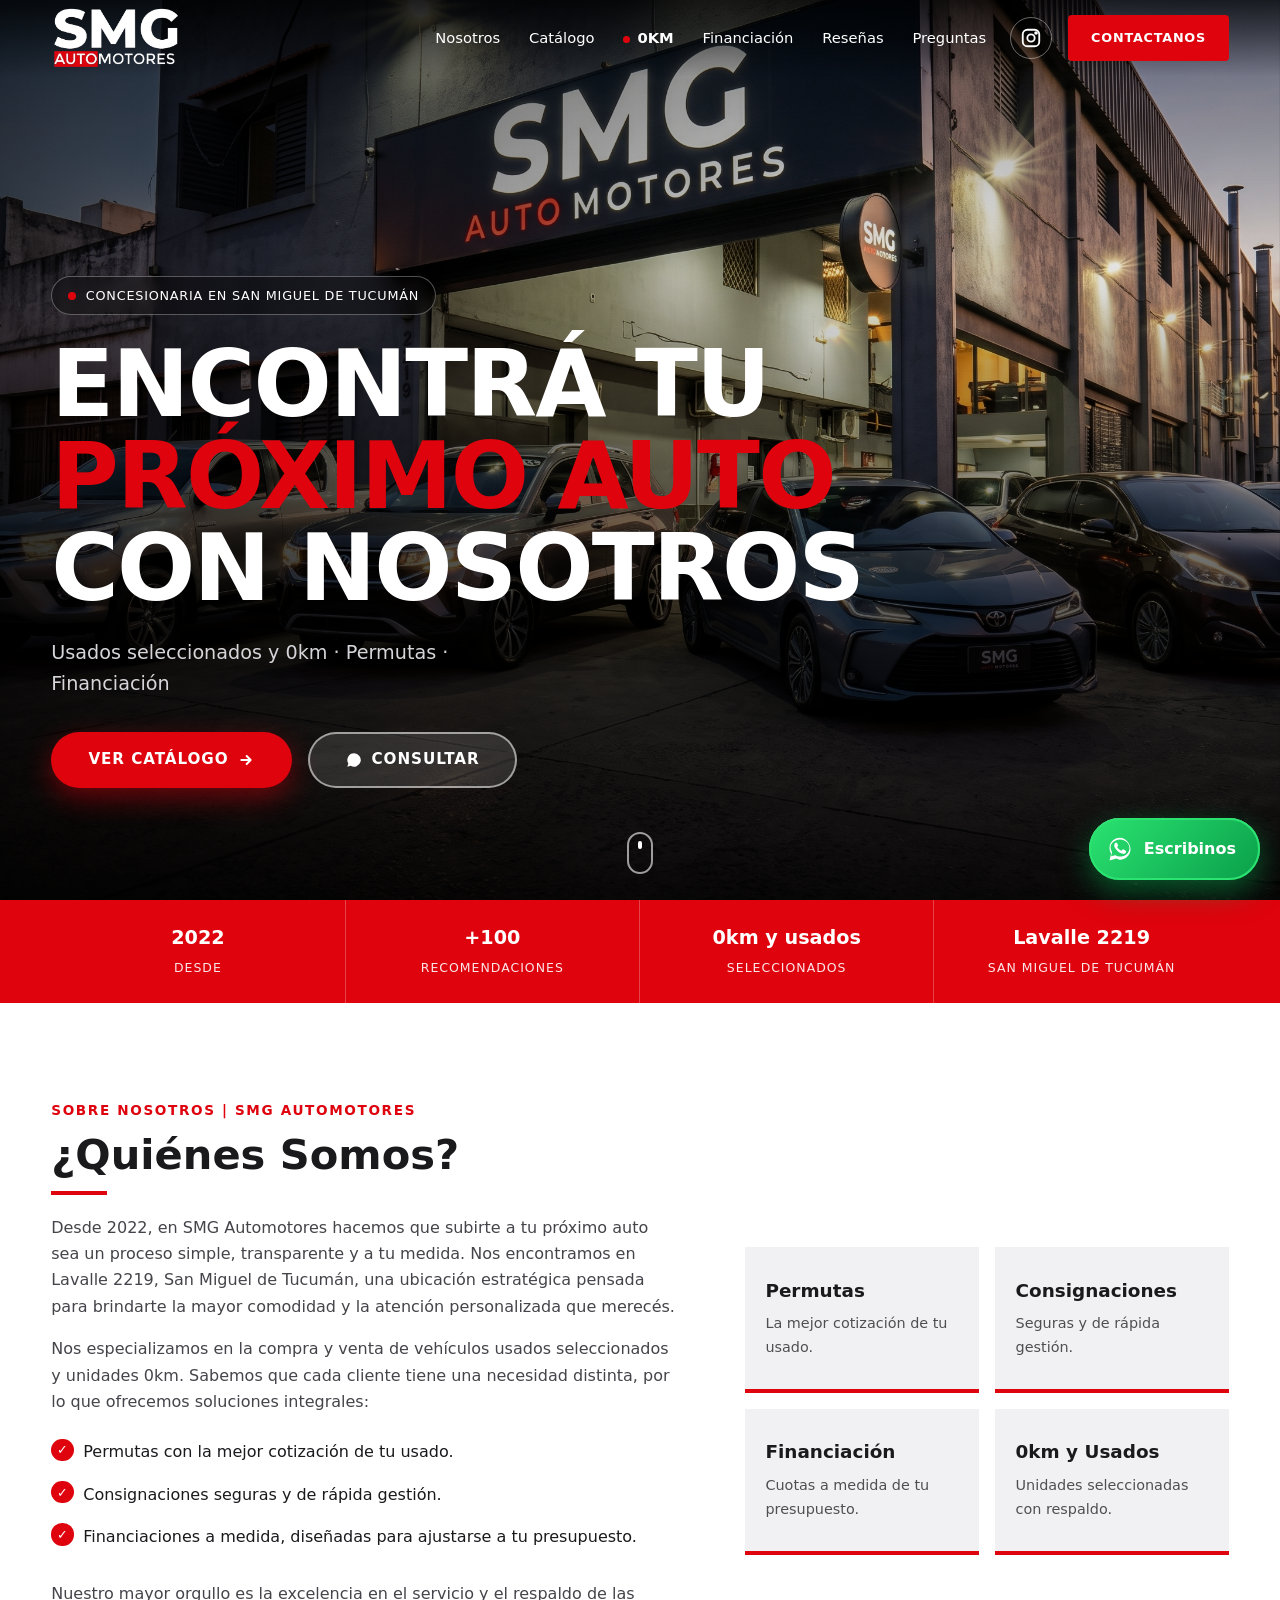
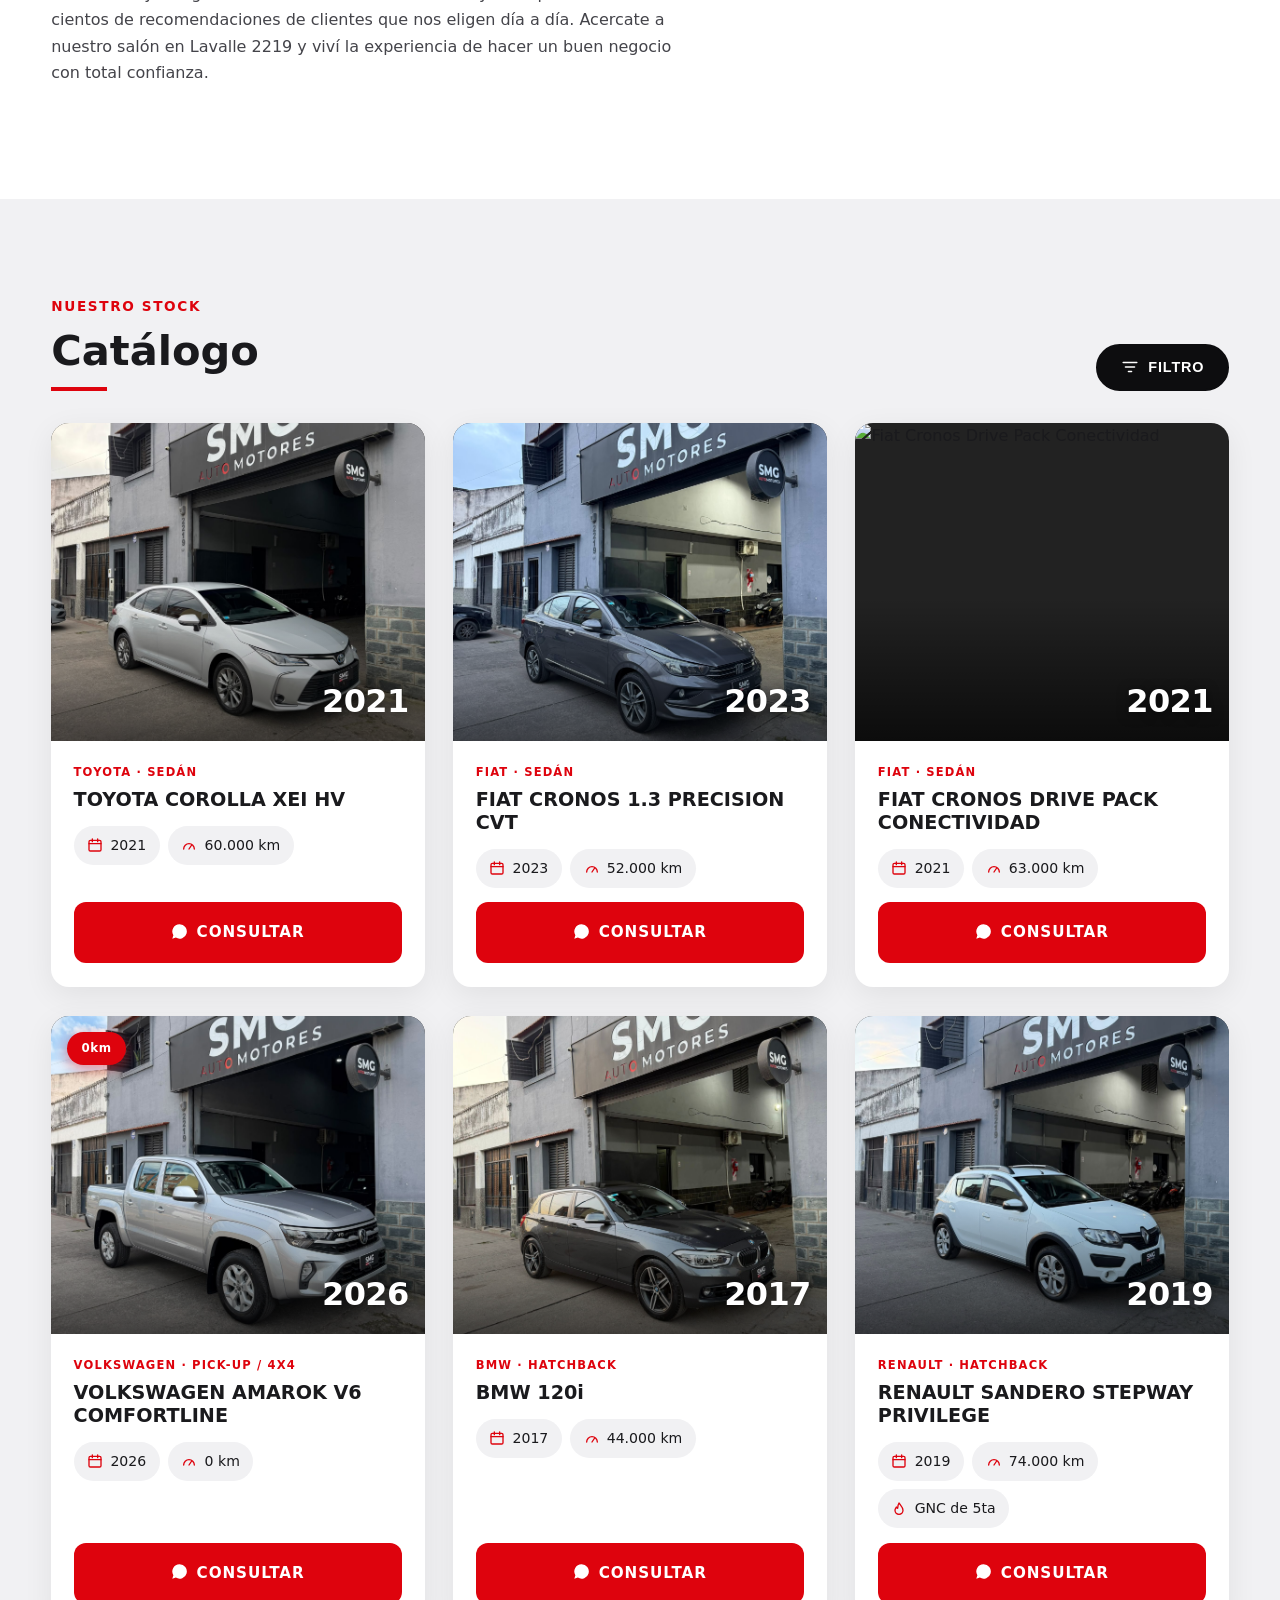
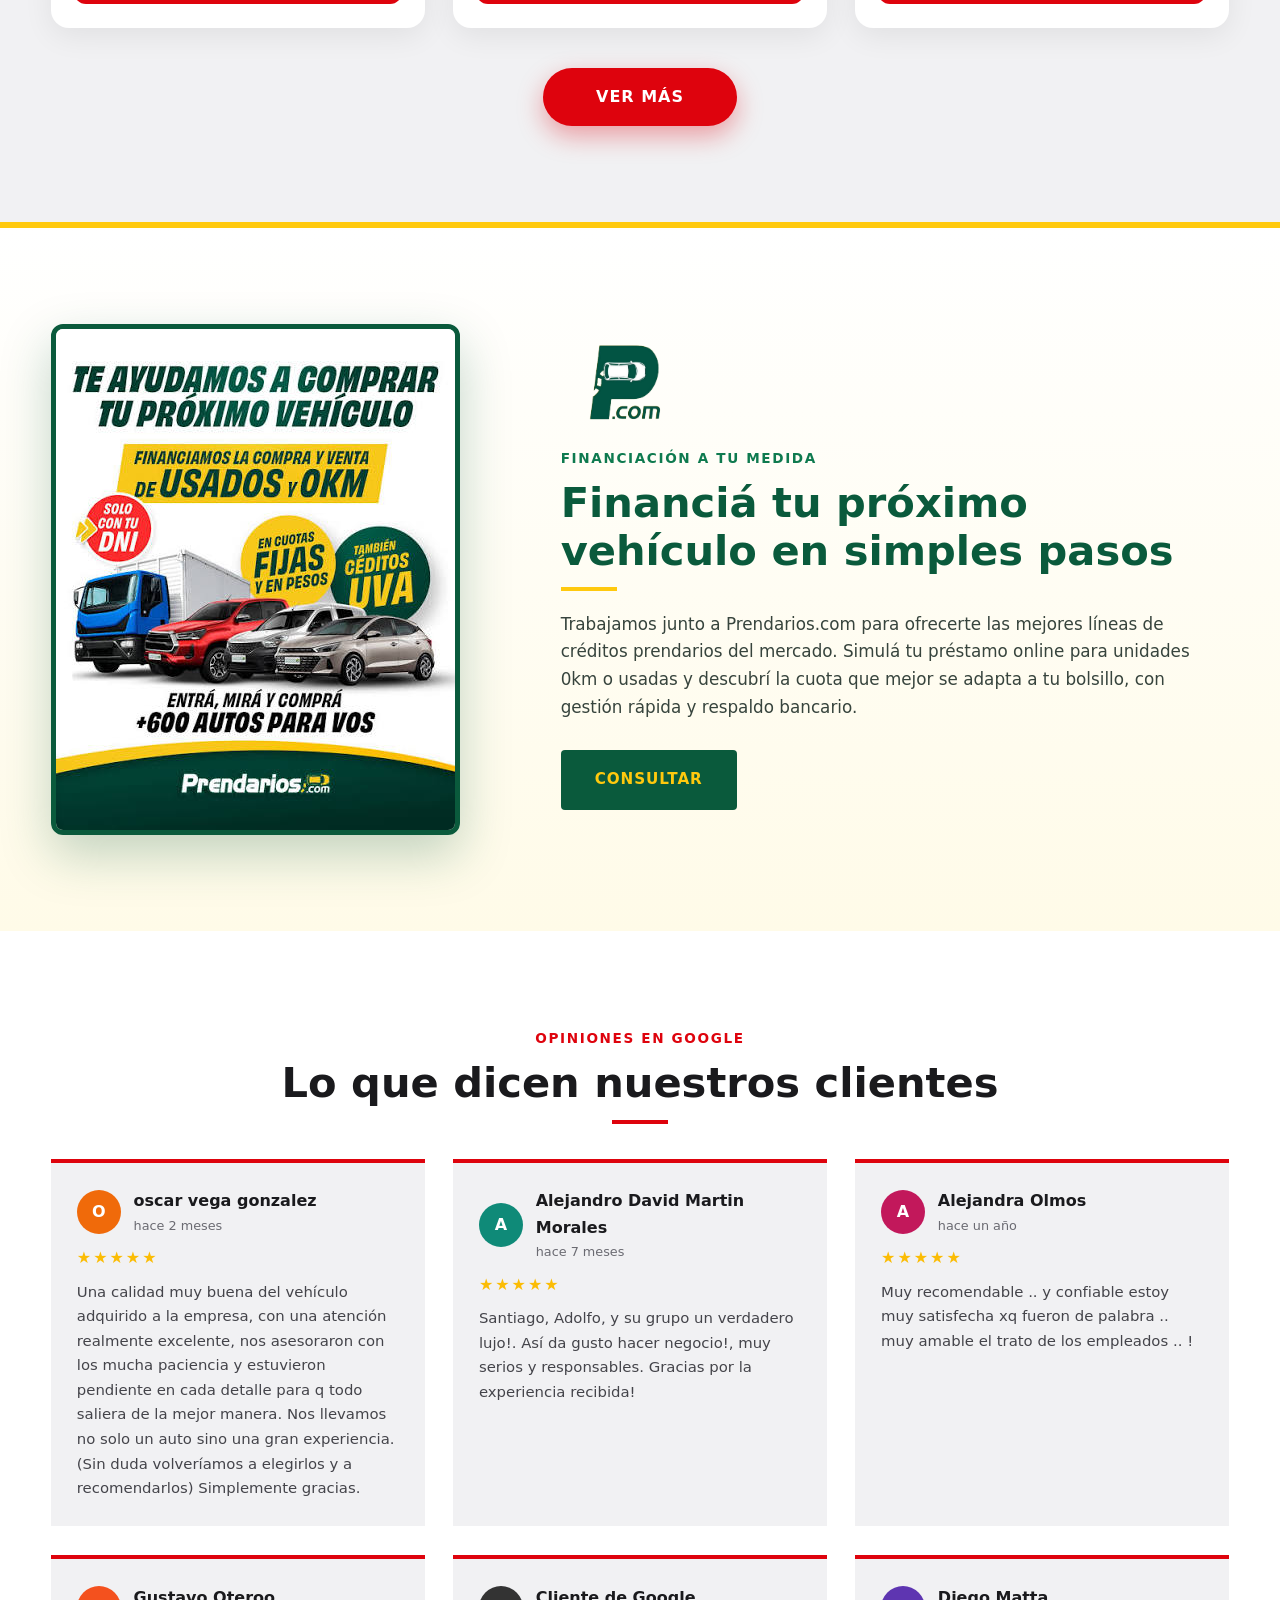
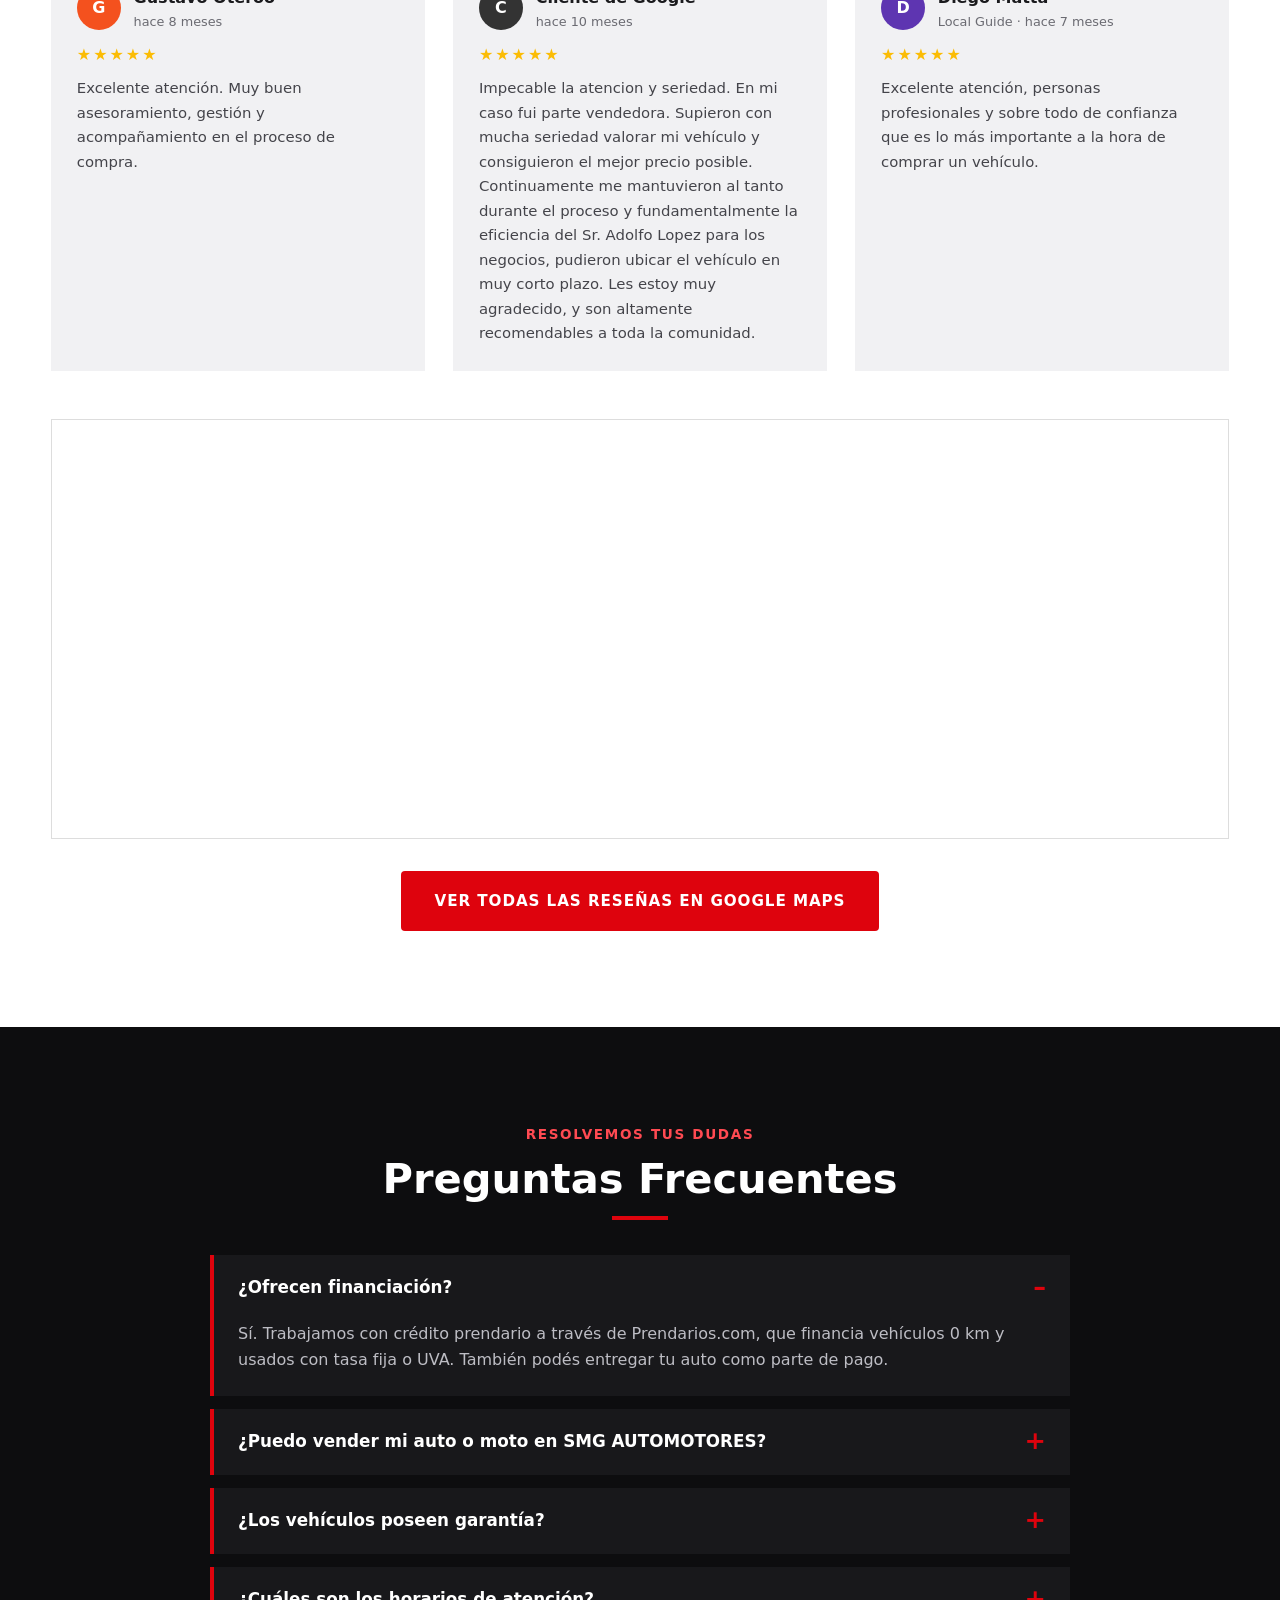
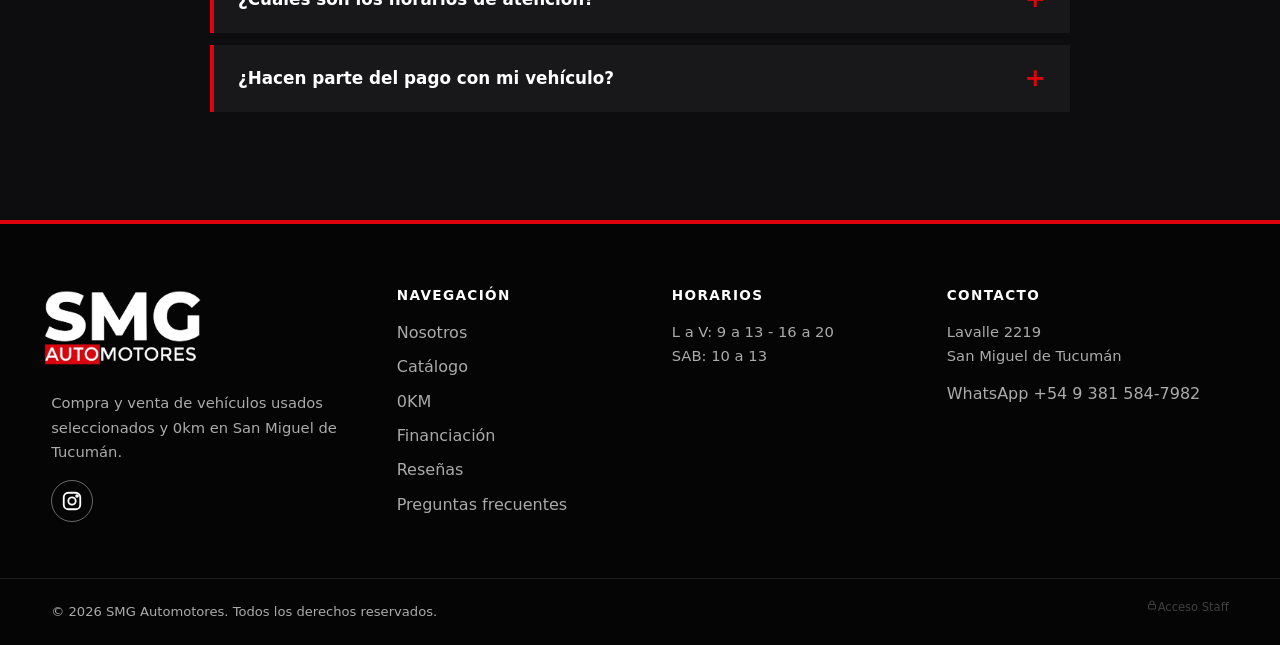
==== commit 40428997: "Sistema CRM/DMS integrado con Firebase en tiempo real" ====
--- a/index.html
+++ b/index.html
@@ -42,8 +42,8 @@
     <h1><span class="l1">ENCONTRÁ TU</span> <span class="l2">PRÓXIMO AUTO</span> <span class="l3">CON NOSOTROS</span></h1>
     <p class="hero__sub">Usados seleccionados y 0km · Permutas · Financiación</p>
     <div class="hero__btns">
-      <a href="#catalogo" class="btn btn--red">Ver catálogo</a>
-      <a href="https://wa.me/5493815847982" target="_blank" rel="noopener" class="btn btn--glass">Consultar</a>
+      <a href="#catalogo" class="btn btn--red btn--hero btn--arrow">Ver catálogo</a>
+      <a href="https://wa.me/5493815847982" target="_blank" rel="noopener" class="btn btn--glass btn--hero btn--wa">Consultar</a>
     </div>
   </div>
   <a href="#nosotros" class="scroll" aria-label="Bajar"><i></i></a>
@@ -107,27 +107,90 @@
     </div>
 
     <div class="grid grid--cars" id="cars">
-      <article class="car reveal" data-cat="hatchback">
-        <div class="car__img">
-          <img src="CATALOGO/cat1.jpg" alt="Chevrolet Cruze 1.4 LT MT" loading="lazy">
-          <span class="tag">🔥 Destacado</span>
-          <span class="year">2018</span>
-        </div>
-        <div class="car__body">
-          <small class="car__type">Chevrolet · Hatchback</small>
-          <h3>CHEVROLET CRUZE 1.4 LT MT</h3>
-          <ul class="chips">
-            <li><svg viewBox="0 0 24 24"><rect x="3" y="5" width="18" height="16" rx="2"/><path d="M3 10h18M8 3v4M16 3v4"/></svg>2018</li>
-            <li><svg viewBox="0 0 24 24"><path d="M4 18a8 8 0 1116 0"/><path d="M12 18l4-6"/></svg>110.000 km</li>
-          </ul>
-          <a class="btn btn--red btn--block btn--wa" target="_blank" rel="noopener" href="https://wa.me/5493815847982?text=Hola%20SMG%20Automotores%2C%20quiero%20consultar%20por%20el%20Chevrolet%20Cruze%201.4%20LT%20MT">Consultar</a>
-        </div>
-      </article>
-
-      <article class="car reveal" data-cat="hatchback">
-        <div class="car__img">
-          <img src="CATALOGO/cat2.jpg" alt="Renault Sandero Stepway Privilege" loading="lazy">
-          <span class="tag">🔥 Destacado</span>
+      <article class="car reveal" data-cat="sedan">
+        <div class="car__img">
+          <img src="CATALOGO/CAT1.jpeg" alt="Toyota Corolla Xei Hv" loading="lazy">
+          <span class="year">2021</span>
+        </div>
+        <div class="car__body">
+          <small class="car__type">Toyota · Sedán</small>
+          <h3>TOYOTA COROLLA XEI HV</h3>
+          <ul class="chips">
+            <li><svg viewBox="0 0 24 24"><rect x="3" y="5" width="18" height="16" rx="2"/><path d="M3 10h18M8 3v4M16 3v4"/></svg>2021</li>
+            <li><svg viewBox="0 0 24 24"><path d="M4 18a8 8 0 1116 0"/><path d="M12 18l4-6"/></svg>60.000 km</li>
+          </ul>
+          <a class="btn btn--red btn--block btn--wa" target="_blank" rel="noopener" href="https://wa.me/5493815847982?text=Hola%20SMG%20Automotores%2C%20quiero%20consultar%20por%20el%20TOYOTA%20COROLLA%20XEI%20HV">Consultar</a>
+        </div>
+      </article>
+
+      <article class="car reveal" data-cat="sedan">
+        <div class="car__img">
+          <img src="CATALOGO/CAT2.jpeg" alt="Fiat Cronos 1.3 Precision Cvt" loading="lazy">
+          <span class="year">2023</span>
+        </div>
+        <div class="car__body">
+          <small class="car__type">Fiat · Sedán</small>
+          <h3>FIAT CRONOS 1.3 PRECISION CVT</h3>
+          <ul class="chips">
+            <li><svg viewBox="0 0 24 24"><rect x="3" y="5" width="18" height="16" rx="2"/><path d="M3 10h18M8 3v4M16 3v4"/></svg>2023</li>
+            <li><svg viewBox="0 0 24 24"><path d="M4 18a8 8 0 1116 0"/><path d="M12 18l4-6"/></svg>52.000 km</li>
+          </ul>
+          <a class="btn btn--red btn--block btn--wa" target="_blank" rel="noopener" href="https://wa.me/5493815847982?text=Hola%20SMG%20Automotores%2C%20quiero%20consultar%20por%20el%20FIAT%20CRONOS%201.3%20PRECISION%20CVT">Consultar</a>
+        </div>
+      </article>
+
+      <article class="car reveal" data-cat="sedan">
+        <div class="car__img">
+          <img src="CATALOGO/CAT3.jpeg" alt="Fiat Cronos Drive Pack Conectividad" loading="lazy">
+          <span class="year">2021</span>
+        </div>
+        <div class="car__body">
+          <small class="car__type">Fiat · Sedán</small>
+          <h3>FIAT CRONOS DRIVE PACK CONECTIVIDAD</h3>
+          <ul class="chips">
+            <li><svg viewBox="0 0 24 24"><rect x="3" y="5" width="18" height="16" rx="2"/><path d="M3 10h18M8 3v4M16 3v4"/></svg>2021</li>
+            <li><svg viewBox="0 0 24 24"><path d="M4 18a8 8 0 1116 0"/><path d="M12 18l4-6"/></svg>63.000 km</li>
+          </ul>
+          <a class="btn btn--red btn--block btn--wa" target="_blank" rel="noopener" href="https://wa.me/5493815847982?text=Hola%20SMG%20Automotores%2C%20quiero%20consultar%20por%20el%20FIAT%20CRONOS%20DRIVE%20PACK%20CONECTIVIDAD">Consultar</a>
+        </div>
+      </article>
+
+      <article class="car reveal" data-cat="pickup">
+        <div class="car__img">
+          <img src="CATALOGO/CAT4.jpeg" alt="Volkswagen Amarok V6 Comfortline" loading="lazy">
+          <span class="tag">0km</span>
+          <span class="year">2026</span>
+        </div>
+        <div class="car__body">
+          <small class="car__type">Volkswagen · Pick-up / 4x4</small>
+          <h3>VOLKSWAGEN AMAROK V6 COMFORTLINE</h3>
+          <ul class="chips">
+            <li><svg viewBox="0 0 24 24"><rect x="3" y="5" width="18" height="16" rx="2"/><path d="M3 10h18M8 3v4M16 3v4"/></svg>2026</li>
+            <li><svg viewBox="0 0 24 24"><path d="M4 18a8 8 0 1116 0"/><path d="M12 18l4-6"/></svg>0 km</li>
+          </ul>
+          <a class="btn btn--red btn--block btn--wa" target="_blank" rel="noopener" href="https://wa.me/5493815847982?text=Hola%20SMG%20Automotores%2C%20quiero%20consultar%20por%20el%20VOLKSWAGEN%20AMAROK%20V6%20COMFORTLINE">Consultar</a>
+        </div>
+      </article>
+
+      <article class="car reveal" data-cat="hatchback">
+        <div class="car__img">
+          <img src="CATALOGO/CAT5.jpeg" alt="Bmw 120I" loading="lazy">
+          <span class="year">2017</span>
+        </div>
+        <div class="car__body">
+          <small class="car__type">BMW · Hatchback</small>
+          <h3>BMW 120i</h3>
+          <ul class="chips">
+            <li><svg viewBox="0 0 24 24"><rect x="3" y="5" width="18" height="16" rx="2"/><path d="M3 10h18M8 3v4M16 3v4"/></svg>2017</li>
+            <li><svg viewBox="0 0 24 24"><path d="M4 18a8 8 0 1116 0"/><path d="M12 18l4-6"/></svg>44.000 km</li>
+          </ul>
+          <a class="btn btn--red btn--block btn--wa" target="_blank" rel="noopener" href="https://wa.me/5493815847982?text=Hola%20SMG%20Automotores%2C%20quiero%20consultar%20por%20el%20BMW%20120i">Consultar</a>
+        </div>
+      </article>
+
+      <article class="car reveal" data-cat="hatchback">
+        <div class="car__img">
+          <img src="CATALOGO/CAT6.jpeg" alt="Renault Sandero Stepway Privilege" loading="lazy">
           <span class="year">2019</span>
         </div>
         <div class="car__body">
@@ -135,27 +198,284 @@
           <h3>RENAULT SANDERO STEPWAY PRIVILEGE</h3>
           <ul class="chips">
             <li><svg viewBox="0 0 24 24"><rect x="3" y="5" width="18" height="16" rx="2"/><path d="M3 10h18M8 3v4M16 3v4"/></svg>2019</li>
-            <li><svg viewBox="0 0 24 24"><path d="M4 18a8 8 0 1116 0"/><path d="M12 18l4-6"/></svg>73.000 km</li>
-            <li><svg viewBox="0 0 24 24"><path d="M12 3c3 4 6 6.500 6 11a6 6 0 01-12 0c0-2 1-3.500 2-5 .5 1.500 1.500 2 2 2 0-3 0-5 2-8z"/></svg>GNC de 5ta</li>
-          </ul>
-          <a class="btn btn--red btn--block btn--wa" target="_blank" rel="noopener" href="https://wa.me/5493815847982?text=Hola%20SMG%20Automotores%2C%20quiero%20consultar%20por%20el%20Renault%20Sandero%20Stepway%20Privilege">Consultar</a>
-        </div>
-      </article>
-
-      <article class="car reveal" data-cat="sedan">
-        <div class="car__img">
-          <img src="CATALOGO/cat3.jpeg" alt="Volkswagen Vento DSG 2.0T" loading="lazy">
+            <li><svg viewBox="0 0 24 24"><path d="M4 18a8 8 0 1116 0"/><path d="M12 18l4-6"/></svg>74.000 km</li>
+            <li><svg viewBox="0 0 24 24"><path d="M12 3c3 4 6 6.5 6 11a6 6 0 01-12 0c0-2 1-3.5 2-5 .5 1.5 1.5 2 2 2 0-3 0-5 2-8z"/></svg>GNC de 5ta</li>
+          </ul>
+          <a class="btn btn--red btn--block btn--wa" target="_blank" rel="noopener" href="https://wa.me/5493815847982?text=Hola%20SMG%20Automotores%2C%20quiero%20consultar%20por%20el%20RENAULT%20SANDERO%20STEPWAY%20PRIVILEGE">Consultar</a>
+        </div>
+      </article>
+
+      <article class="car reveal" data-cat="hatchback">
+        <div class="car__img">
+          <img src="CATALOGO/CAT7.jpeg" alt="Renault Megane Rs 2.0T" loading="lazy">
+          <span class="year">2016</span>
+        </div>
+        <div class="car__body">
+          <small class="car__type">Renault · Hatchback</small>
+          <h3>RENAULT MEGANE RS 2.0T</h3>
+          <ul class="chips">
+            <li><svg viewBox="0 0 24 24"><rect x="3" y="5" width="18" height="16" rx="2"/><path d="M3 10h18M8 3v4M16 3v4"/></svg>2016</li>
+            <li><svg viewBox="0 0 24 24"><path d="M4 18a8 8 0 1116 0"/><path d="M12 18l4-6"/></svg>55.000 km</li>
+          </ul>
+          <a class="btn btn--red btn--block btn--wa" target="_blank" rel="noopener" href="https://wa.me/5493815847982?text=Hola%20SMG%20Automotores%2C%20quiero%20consultar%20por%20el%20RENAULT%20MEGANE%20RS%202.0T">Consultar</a>
+        </div>
+      </article>
+
+      <article class="car reveal" data-cat="hatchback">
+        <div class="car__img">
+          <img src="CATALOGO/CAT8.jpeg" alt="Peugeot 208 Allure" loading="lazy">
+          <span class="year">2018</span>
+        </div>
+        <div class="car__body">
+          <small class="car__type">Peugeot · Hatchback</small>
+          <h3>PEUGEOT 208 ALLURE</h3>
+          <ul class="chips">
+            <li><svg viewBox="0 0 24 24"><rect x="3" y="5" width="18" height="16" rx="2"/><path d="M3 10h18M8 3v4M16 3v4"/></svg>2018</li>
+            <li><svg viewBox="0 0 24 24"><path d="M4 18a8 8 0 1116 0"/><path d="M12 18l4-6"/></svg>100.000 km</li>
+          </ul>
+          <a class="btn btn--red btn--block btn--wa" target="_blank" rel="noopener" href="https://wa.me/5493815847982?text=Hola%20SMG%20Automotores%2C%20quiero%20consultar%20por%20el%20PEUGEOT%20208%20ALLURE">Consultar</a>
+        </div>
+      </article>
+
+      <article class="car reveal" data-cat="suv">
+        <div class="car__img">
+          <img src="CATALOGO/CAT9.jpeg" alt="Volkswagen Taos Comfortline" loading="lazy">
+          <span class="year">2023</span>
+        </div>
+        <div class="car__body">
+          <small class="car__type">Volkswagen · SUV</small>
+          <h3>VOLKSWAGEN TAOS COMFORTLINE</h3>
+          <ul class="chips">
+            <li><svg viewBox="0 0 24 24"><rect x="3" y="5" width="18" height="16" rx="2"/><path d="M3 10h18M8 3v4M16 3v4"/></svg>2023</li>
+            <li><svg viewBox="0 0 24 24"><path d="M4 18a8 8 0 1116 0"/><path d="M12 18l4-6"/></svg>80.000 km</li>
+          </ul>
+          <a class="btn btn--red btn--block btn--wa" target="_blank" rel="noopener" href="https://wa.me/5493815847982?text=Hola%20SMG%20Automotores%2C%20quiero%20consultar%20por%20el%20VOLKSWAGEN%20TAOS%20COMFORTLINE">Consultar</a>
+        </div>
+      </article>
+
+      <article class="car reveal" data-cat="sedan">
+        <div class="car__img">
+          <img src="CATALOGO/CAT10.jpeg" alt="Toyota Corolla Xei Cvt" loading="lazy">
+          <span class="year">2023</span>
+        </div>
+        <div class="car__body">
+          <small class="car__type">Toyota · Sedán</small>
+          <h3>TOYOTA COROLLA XEI CVT</h3>
+          <ul class="chips">
+            <li><svg viewBox="0 0 24 24"><rect x="3" y="5" width="18" height="16" rx="2"/><path d="M3 10h18M8 3v4M16 3v4"/></svg>2023</li>
+            <li><svg viewBox="0 0 24 24"><path d="M4 18a8 8 0 1116 0"/><path d="M12 18l4-6"/></svg>86.000 km</li>
+            <li><svg viewBox="0 0 24 24"><path d="M5 13l4 4L19 7"/></svg>Service oficial</li>
+          </ul>
+          <a class="btn btn--red btn--block btn--wa" target="_blank" rel="noopener" href="https://wa.me/5493815847982?text=Hola%20SMG%20Automotores%2C%20quiero%20consultar%20por%20el%20TOYOTA%20COROLLA%20XEI%20CVT">Consultar</a>
+        </div>
+      </article>
+
+      <article class="car reveal" data-cat="pickup">
+        <div class="car__img">
+          <img src="CATALOGO/CAT11.jpeg" alt="Ford Ranger 2.0 Xlt 4X4 At" loading="lazy">
+          <span class="year">2024</span>
+        </div>
+        <div class="car__body">
+          <small class="car__type">Ford · Pick-up / 4x4</small>
+          <h3>FORD RANGER 2.0 XLT 4x4 AT</h3>
+          <ul class="chips">
+            <li><svg viewBox="0 0 24 24"><rect x="3" y="5" width="18" height="16" rx="2"/><path d="M3 10h18M8 3v4M16 3v4"/></svg>2024</li>
+            <li><svg viewBox="0 0 24 24"><path d="M4 18a8 8 0 1116 0"/><path d="M12 18l4-6"/></svg>45.000 km</li>
+          </ul>
+          <a class="btn btn--red btn--block btn--wa" target="_blank" rel="noopener" href="https://wa.me/5493815847982?text=Hola%20SMG%20Automotores%2C%20quiero%20consultar%20por%20el%20FORD%20RANGER%202.0%20XLT%204x4%20AT">Consultar</a>
+        </div>
+      </article>
+
+      <article class="car reveal" data-cat="hatchback">
+        <div class="car__img">
+          <img src="CATALOGO/CAT12.jpeg" alt="Peugeot 208 Active Pack" loading="lazy">
+          <span class="year">2023</span>
+        </div>
+        <div class="car__body">
+          <small class="car__type">Peugeot · Hatchback</small>
+          <h3>PEUGEOT 208 ACTIVE PACK</h3>
+          <ul class="chips">
+            <li><svg viewBox="0 0 24 24"><rect x="3" y="5" width="18" height="16" rx="2"/><path d="M3 10h18M8 3v4M16 3v4"/></svg>2023</li>
+            <li><svg viewBox="0 0 24 24"><path d="M4 18a8 8 0 1116 0"/><path d="M12 18l4-6"/></svg>38.000 km</li>
+          </ul>
+          <a class="btn btn--red btn--block btn--wa" target="_blank" rel="noopener" href="https://wa.me/5493815847982?text=Hola%20SMG%20Automotores%2C%20quiero%20consultar%20por%20el%20PEUGEOT%20208%20ACTIVE%20PACK">Consultar</a>
+        </div>
+      </article>
+
+      <article class="car reveal" data-cat="pickup">
+        <div class="car__img">
+          <img src="CATALOGO/CAT13.jpeg" alt="Toyota Hilux Srv 4X2 At" loading="lazy">
+          <span class="year">2022</span>
+        </div>
+        <div class="car__body">
+          <small class="car__type">Toyota · Pick-up / 4x4</small>
+          <h3>TOYOTA HILUX SRV 4x2 AT</h3>
+          <ul class="chips">
+            <li><svg viewBox="0 0 24 24"><rect x="3" y="5" width="18" height="16" rx="2"/><path d="M3 10h18M8 3v4M16 3v4"/></svg>2022</li>
+            <li><svg viewBox="0 0 24 24"><path d="M4 18a8 8 0 1116 0"/><path d="M12 18l4-6"/></svg>90.000 km</li>
+          </ul>
+          <a class="btn btn--red btn--block btn--wa" target="_blank" rel="noopener" href="https://wa.me/5493815847982?text=Hola%20SMG%20Automotores%2C%20quiero%20consultar%20por%20el%20TOYOTA%20HILUX%20SRV%204x2%20AT">Consultar</a>
+        </div>
+      </article>
+
+      <article class="car reveal" data-cat="hatchback">
+        <div class="car__img">
+          <img src="CATALOGO/CAT14.jpeg" alt="Toyota Yaris S Cvt" loading="lazy">
+          <span class="year">2024</span>
+        </div>
+        <div class="car__body">
+          <small class="car__type">Toyota · Hatchback</small>
+          <h3>TOYOTA YARIS S CVT</h3>
+          <ul class="chips">
+            <li><svg viewBox="0 0 24 24"><rect x="3" y="5" width="18" height="16" rx="2"/><path d="M3 10h18M8 3v4M16 3v4"/></svg>2024</li>
+            <li><svg viewBox="0 0 24 24"><path d="M4 18a8 8 0 1116 0"/><path d="M12 18l4-6"/></svg>40.000 km</li>
+          </ul>
+          <a class="btn btn--red btn--block btn--wa" target="_blank" rel="noopener" href="https://wa.me/5493815847982?text=Hola%20SMG%20Automotores%2C%20quiero%20consultar%20por%20el%20TOYOTA%20YARIS%20S%20CVT">Consultar</a>
+        </div>
+      </article>
+
+      <article class="car reveal" data-cat="hatchback">
+        <div class="car__img">
+          <img src="CATALOGO/CAT15.jpeg" alt="Citroën C3 Feel" loading="lazy">
+          <span class="year">2020</span>
+        </div>
+        <div class="car__body">
+          <small class="car__type">Citroën · Hatchback</small>
+          <h3>CITROËN C3 FEEL</h3>
+          <ul class="chips">
+            <li><svg viewBox="0 0 24 24"><rect x="3" y="5" width="18" height="16" rx="2"/><path d="M3 10h18M8 3v4M16 3v4"/></svg>2020</li>
+            <li><svg viewBox="0 0 24 24"><path d="M4 18a8 8 0 1116 0"/><path d="M12 18l4-6"/></svg>100.000 km</li>
+          </ul>
+          <a class="btn btn--red btn--block btn--wa" target="_blank" rel="noopener" href="https://wa.me/5493815847982?text=Hola%20SMG%20Automotores%2C%20quiero%20consultar%20por%20el%20CITRO%C3%8BN%20C3%20FEEL">Consultar</a>
+        </div>
+      </article>
+
+      <article class="car reveal" data-cat="sedan">
+        <div class="car__img">
+          <img src="CATALOGO/CAT16.jpeg" alt="Chevrolet Cruze Ltz At" loading="lazy">
+          <span class="year">2017</span>
+        </div>
+        <div class="car__body">
+          <small class="car__type">Chevrolet · Sedán</small>
+          <h3>CHEVROLET CRUZE LTZ AT</h3>
+          <ul class="chips">
+            <li><svg viewBox="0 0 24 24"><rect x="3" y="5" width="18" height="16" rx="2"/><path d="M3 10h18M8 3v4M16 3v4"/></svg>2017</li>
+            <li><svg viewBox="0 0 24 24"><path d="M4 18a8 8 0 1116 0"/><path d="M12 18l4-6"/></svg>136.000 km</li>
+          </ul>
+          <a class="btn btn--red btn--block btn--wa" target="_blank" rel="noopener" href="https://wa.me/5493815847982?text=Hola%20SMG%20Automotores%2C%20quiero%20consultar%20por%20el%20CHEVROLET%20CRUZE%20LTZ%20AT">Consultar</a>
+        </div>
+      </article>
+
+      <article class="car reveal" data-cat="pickup">
+        <div class="car__img">
+          <img src="CATALOGO/CAT17.jpeg" alt="Ford Ranger V6 Limited+" loading="lazy">
+          <span class="year">2023</span>
+        </div>
+        <div class="car__body">
+          <small class="car__type">Ford · Pick-up / 4x4</small>
+          <h3>FORD RANGER V6 LIMITED+</h3>
+          <ul class="chips">
+            <li><svg viewBox="0 0 24 24"><rect x="3" y="5" width="18" height="16" rx="2"/><path d="M3 10h18M8 3v4M16 3v4"/></svg>2023</li>
+            <li><svg viewBox="0 0 24 24"><path d="M4 18a8 8 0 1116 0"/><path d="M12 18l4-6"/></svg>44.000 km</li>
+          </ul>
+          <a class="btn btn--red btn--block btn--wa" target="_blank" rel="noopener" href="https://wa.me/5493815847982?text=Hola%20SMG%20Automotores%2C%20quiero%20consultar%20por%20el%20FORD%20RANGER%20V6%20LIMITED%2B">Consultar</a>
+        </div>
+      </article>
+
+      <article class="car reveal" data-cat="sedan">
+        <div class="car__img">
+          <img src="CATALOGO/CAT18.jpeg" alt="Citroën C-Elysée" loading="lazy">
+          <span class="year">2017</span>
+        </div>
+        <div class="car__body">
+          <small class="car__type">Citroën · Sedán</small>
+          <h3>CITROËN C-ELYSÉE</h3>
+          <ul class="chips">
+            <li><svg viewBox="0 0 24 24"><rect x="3" y="5" width="18" height="16" rx="2"/><path d="M3 10h18M8 3v4M16 3v4"/></svg>2017</li>
+            <li><svg viewBox="0 0 24 24"><path d="M4 18a8 8 0 1116 0"/><path d="M12 18l4-6"/></svg>90.000 km</li>
+          </ul>
+          <a class="btn btn--red btn--block btn--wa" target="_blank" rel="noopener" href="https://wa.me/5493815847982?text=Hola%20SMG%20Automotores%2C%20quiero%20consultar%20por%20el%20CITRO%C3%8BN%20C-ELYS%C3%89E">Consultar</a>
+        </div>
+      </article>
+
+      <article class="car reveal" data-cat="suv">
+        <div class="car__img">
+          <img src="CATALOGO/CAT19.jpeg" alt="Toyota Corolla Cross Xei Hv" loading="lazy">
+          <span class="year">2021</span>
+        </div>
+        <div class="car__body">
+          <small class="car__type">Toyota · SUV</small>
+          <h3>TOYOTA COROLLA CROSS XEI HV</h3>
+          <ul class="chips">
+            <li><svg viewBox="0 0 24 24"><rect x="3" y="5" width="18" height="16" rx="2"/><path d="M3 10h18M8 3v4M16 3v4"/></svg>2021</li>
+            <li><svg viewBox="0 0 24 24"><path d="M4 18a8 8 0 1116 0"/><path d="M12 18l4-6"/></svg>45.000 km</li>
+          </ul>
+          <a class="btn btn--red btn--block btn--wa" target="_blank" rel="noopener" href="https://wa.me/5493815847982?text=Hola%20SMG%20Automotores%2C%20quiero%20consultar%20por%20el%20TOYOTA%20COROLLA%20CROSS%20XEI%20HV">Consultar</a>
+        </div>
+      </article>
+
+      <article class="car reveal" data-cat="hatchback">
+        <div class="car__img">
+          <img src="CATALOGO/CAT20.jpeg" alt="Fiat Palio Fire 1.4" loading="lazy">
+          <span class="year">2015</span>
+        </div>
+        <div class="car__body">
+          <small class="car__type">Fiat · Hatchback</small>
+          <h3>FIAT PALIO FIRE 1.4</h3>
+          <ul class="chips">
+            <li><svg viewBox="0 0 24 24"><rect x="3" y="5" width="18" height="16" rx="2"/><path d="M3 10h18M8 3v4M16 3v4"/></svg>2015</li>
+            <li><svg viewBox="0 0 24 24"><path d="M4 18a8 8 0 1116 0"/><path d="M12 18l4-6"/></svg>135.000 km</li>
+          </ul>
+          <a class="btn btn--red btn--block btn--wa" target="_blank" rel="noopener" href="https://wa.me/5493815847982?text=Hola%20SMG%20Automotores%2C%20quiero%20consultar%20por%20el%20FIAT%20PALIO%20FIRE%201.4">Consultar</a>
+        </div>
+      </article>
+
+      <article class="car reveal" data-cat="pickup">
+        <div class="car__img">
+          <img src="CATALOGO/CAT21.jpeg" alt="Volkswagen Amarok V6 Highline" loading="lazy">
+          <span class="year">2022</span>
+        </div>
+        <div class="car__body">
+          <small class="car__type">Volkswagen · Pick-up / 4x4</small>
+          <h3>VOLKSWAGEN AMAROK V6 HIGHLINE</h3>
+          <ul class="chips">
+            <li><svg viewBox="0 0 24 24"><rect x="3" y="5" width="18" height="16" rx="2"/><path d="M3 10h18M8 3v4M16 3v4"/></svg>2022</li>
+            <li><svg viewBox="0 0 24 24"><path d="M4 18a8 8 0 1116 0"/><path d="M12 18l4-6"/></svg>60.000 km</li>
+          </ul>
+          <a class="btn btn--red btn--block btn--wa" target="_blank" rel="noopener" href="https://wa.me/5493815847982?text=Hola%20SMG%20Automotores%2C%20quiero%20consultar%20por%20el%20VOLKSWAGEN%20AMAROK%20V6%20HIGHLINE">Consultar</a>
+        </div>
+      </article>
+
+      <article class="car reveal" data-cat="sedan">
+        <div class="car__img">
+          <img src="CATALOGO/CAT22.jpeg" alt="Citroën C4 Exclusive Thp At" loading="lazy">
+          <span class="year">2016</span>
+        </div>
+        <div class="car__body">
+          <small class="car__type">Citroën · Sedán</small>
+          <h3>CITROËN C4 EXCLUSIVE THP AT</h3>
+          <ul class="chips">
+            <li><svg viewBox="0 0 24 24"><rect x="3" y="5" width="18" height="16" rx="2"/><path d="M3 10h18M8 3v4M16 3v4"/></svg>2016</li>
+            <li><svg viewBox="0 0 24 24"><path d="M4 18a8 8 0 1116 0"/><path d="M12 18l4-6"/></svg>108.000 km</li>
+          </ul>
+          <a class="btn btn--red btn--block btn--wa" target="_blank" rel="noopener" href="https://wa.me/5493815847982?text=Hola%20SMG%20Automotores%2C%20quiero%20consultar%20por%20el%20CITRO%C3%8BN%20C4%20EXCLUSIVE%20THP%20AT">Consultar</a>
+        </div>
+      </article>
+
+      <article class="car reveal" data-cat="sedan">
+        <div class="car__img">
+          <img src="CATALOGO/CAT23.jpeg" alt="Volkswagen Vento Gli Dsg 2.0T" loading="lazy">
           <span class="tag">Casi 0km</span>
           <span class="year">2026</span>
         </div>
         <div class="car__body">
           <small class="car__type">Volkswagen · Sedán</small>
-          <h3>VOLKSWAGEN VENTO DSG 2.0T</h3>
+          <h3>VOLKSWAGEN VENTO GLI DSG 2.0T</h3>
           <ul class="chips">
             <li><svg viewBox="0 0 24 24"><rect x="3" y="5" width="18" height="16" rx="2"/><path d="M3 10h18M8 3v4M16 3v4"/></svg>2026</li>
             <li><svg viewBox="0 0 24 24"><path d="M4 18a8 8 0 1116 0"/><path d="M12 18l4-6"/></svg>600 km</li>
           </ul>
-          <a class="btn btn--red btn--block btn--wa" target="_blank" rel="noopener" href="https://wa.me/5493815847982?text=Hola%20SMG%20Automotores%2C%20quiero%20consultar%20por%20el%20Volkswagen%20Vento%20DSG%202.0T">Consultar</a>
+          <a class="btn btn--red btn--block btn--wa" target="_blank" rel="noopener" href="https://wa.me/5493815847982?text=Hola%20SMG%20Automotores%2C%20quiero%20consultar%20por%20el%20VOLKSWAGEN%20VENTO%20GLI%20DSG%202.0T">Consultar</a>
         </div>
       </article>
     </div>
@@ -235,7 +555,7 @@
       <a href="https://wa.me/5493815847982" target="_blank" rel="noopener">WhatsApp +54 9 381 584-7982</a>
     </div>
   </div>
-  <div class="footer__copy"><div class="container">© 2026 SMG Automotores. Todos los derechos reservados.</div></div>
+  <div class="footer__copy"><div class="container">© 2026 SMG Automotores. Todos los derechos reservados.<a class="staff-link" href="admin.html" rel="nofollow" aria-label="Acceso Staff"><svg viewBox="0 0 24 24" width="12" height="12" fill="none" stroke="currentColor" stroke-width="2.2" stroke-linecap="round" stroke-linejoin="round"><rect x="5" y="11" width="14" height="9" rx="2"/><path d="M8 11V8a4 4 0 018 0v3"/></svg>Acceso Staff</a></div></div>
 </footer>
 
 <a class="wa-float" href="https://wa.me/5493815847982" target="_blank" rel="noopener" aria-label="Escribinos por WhatsApp">
@@ -271,7 +591,7 @@
   /* Filtro de catálogo */
   const fb=document.getElementById('filterBtn'),fp=document.getElementById('filterPanel'),fc=document.getElementById('filterCount');
   fb.addEventListener('click',()=>{const o=fp.classList.toggle('open');fb.classList.toggle('on',o);fb.setAttribute('aria-expanded',o)});
-  const cars=[...document.querySelectorAll('#cars .car')],empty=document.getElementById('empty'),moreBtn=document.getElementById('moreBtn');
+  let cars=[...document.querySelectorAll('#cars .car')],empty=document.getElementById('empty'),moreBtn=document.getElementById('moreBtn');
   const STEP=6;let shown=STEP,curF='all';
   function render(anim){
     let v=0,m=0;
@@ -301,6 +621,10 @@
   const io=new IntersectionObserver(es=>es.forEach(e=>{if(e.isIntersecting){e.target.classList.add('in');io.unobserve(e.target)}}),{threshold:.12});
   document.querySelectorAll('.about__text,.card-s,.finance__img,.finance__text,.rev,.qa,.map,.sec-head:not(.reveal)').forEach(e=>e.classList.add('reveal'));
   document.querySelectorAll('.reveal').forEach((el,i)=>{el.style.transitionDelay=(i%3)*90+'ms';io.observe(el)});
+  /* Catálogo en vivo (Firestore): catalog-live.js reemplaza las tarjetas y llama a refresh() */
+  window.SMGCatalog={refresh(){cars=[...document.querySelectorAll('#cars .car')];cars.forEach(c=>io.observe(c));render(false)}};
 </script>
+<script src="firebase-config.js"></script>
+<script src="catalog-live.js"></script>
 </body>
 </html>
--- a/styles.css
+++ b/styles.css
@@ -268,3 +268,26 @@
 /* Prioridad final de la grilla del cat\u00e1logo */
 .grid.grid--cars{grid-template-columns:repeat(3,minmax(0,1fr))}
 @media(max-width:720px){.grid.grid--cars{grid-template-columns:repeat(2,minmax(0,1fr));gap:.7rem}}
+
+/* ===== Botones del banner ===== */
+.btn--hero{display:inline-flex;align-items:center;justify-content:center;gap:.6rem;min-height:56px;padding:0 2.2rem;border-radius:50px;white-space:nowrap}
+.btn--hero.btn--red{box-shadow:0 10px 28px rgba(222,3,13,.45)}
+.btn--glass.btn--wa::before{margin-right:0}
+.btn--arrow::after{content:"";width:1.1em;height:1.1em;background:#fff;-webkit-mask:url("data:image/svg+xml,%3Csvg xmlns='http://www.w3.org/2000/svg' viewBox='0 0 24 24' fill='none' stroke='black' stroke-width='3' stroke-linecap='round' stroke-linejoin='round'%3E%3Cpath d='M5 12h14M13 6l6 6-6 6'/%3E%3C/svg%3E") center/contain no-repeat;mask:url("data:image/svg+xml,%3Csvg xmlns='http://www.w3.org/2000/svg' viewBox='0 0 24 24' fill='none' stroke='black' stroke-width='3' stroke-linecap='round' stroke-linejoin='round'%3E%3Cpath d='M5 12h14M13 6l6 6-6 6'/%3E%3C/svg%3E") center/contain no-repeat;transition:transform .25s}
+.btn--arrow:hover::after{transform:translateX(5px)}
+.btn--glass.btn--wa:hover::before{background:var(--black)}
+@media(max-width:720px){
+  .hero__btns{flex-direction:column;width:100%;gap:.75rem}
+  .hero__btns .btn--hero{flex:none;width:100%;min-height:54px;padding:0 1.2rem;font-size:.92rem;letter-spacing:.07em}
+}
+
+
+/* ===== Acceso Staff (discreto, footer) ===== */
+.footer__copy .container{display:flex;justify-content:space-between;align-items:center;gap:1rem;flex-wrap:wrap}
+.staff-link{display:inline-flex;align-items:center;gap:.35rem;font-size:.72rem;opacity:.35;transition:opacity .25s}
+.staff-link:hover{opacity:.9}
+
+
+/* Reservado / Senado (catalogo en vivo) */
+.tag--res{background:var(--y);color:#000;box-shadow:0 4px 14px rgba(255,201,14,.45)}
+.car--res .car__img img{filter:grayscale(.4) brightness(.9)}
